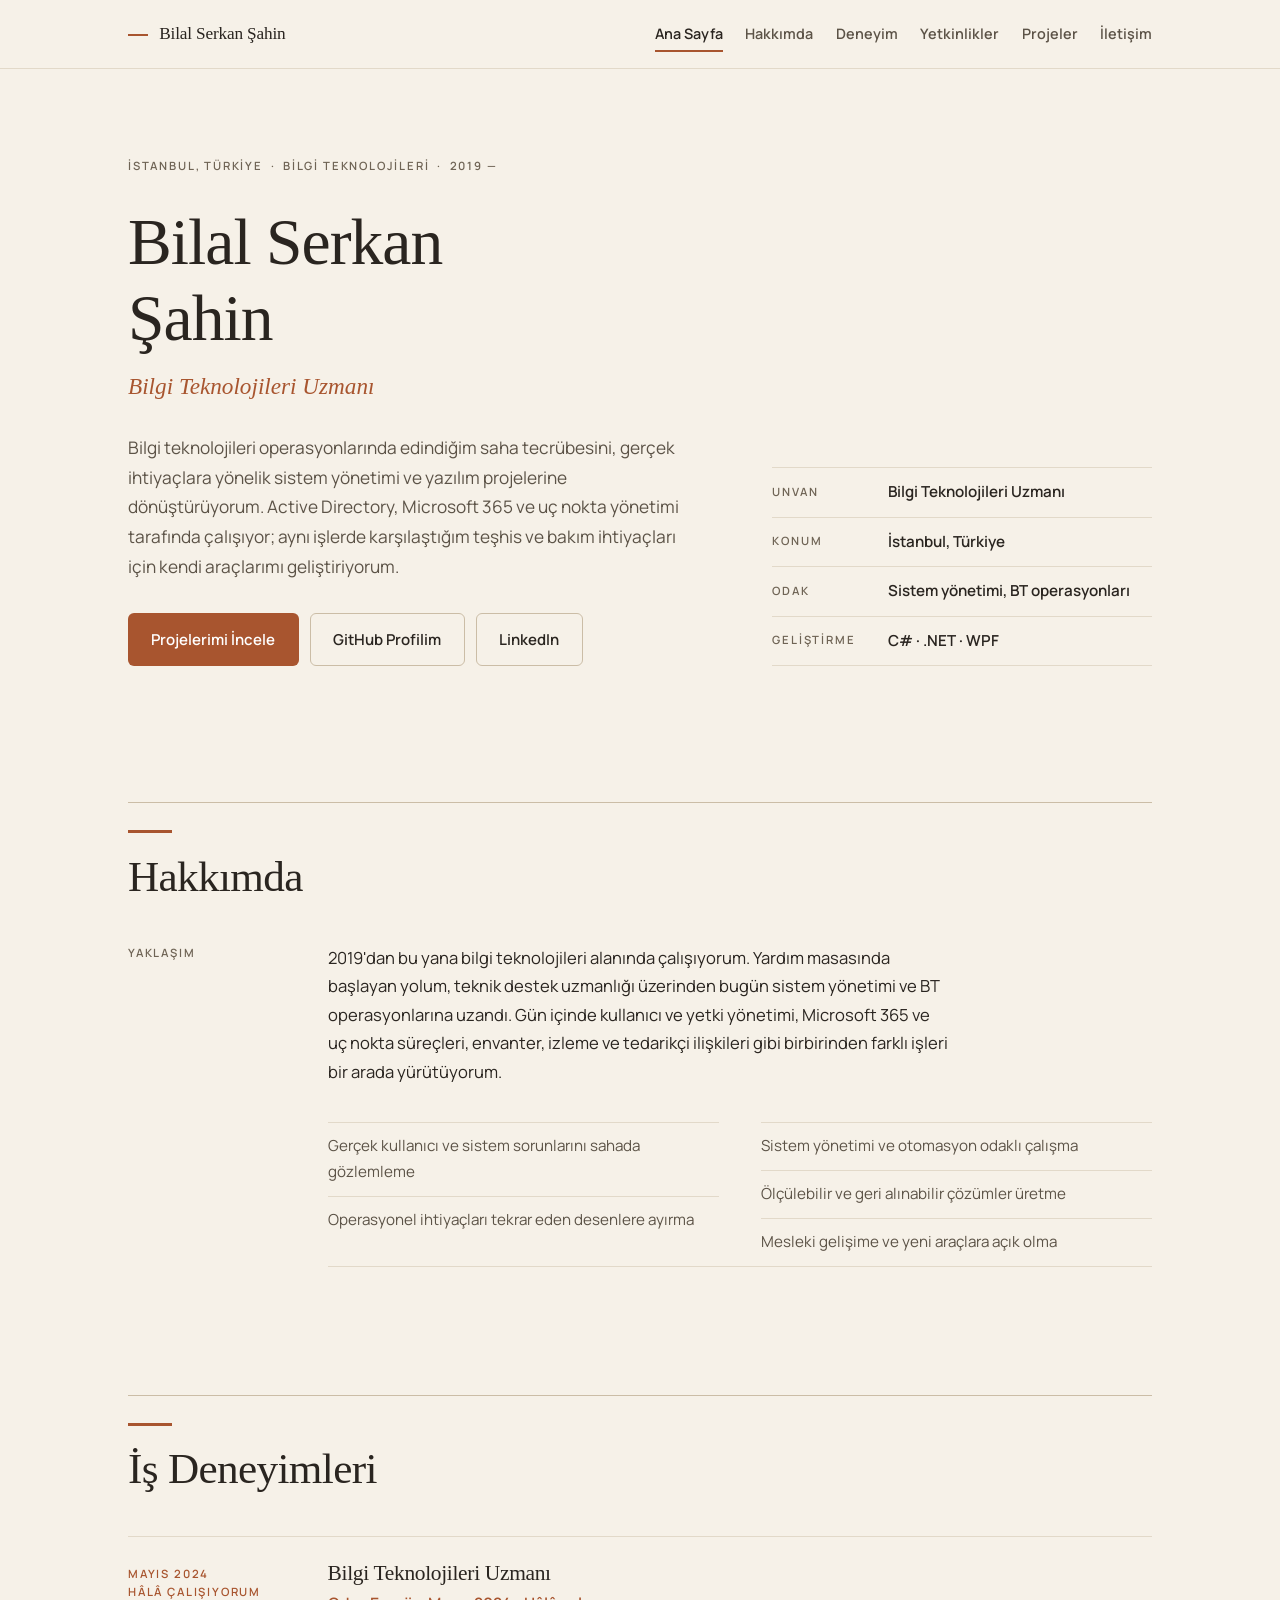
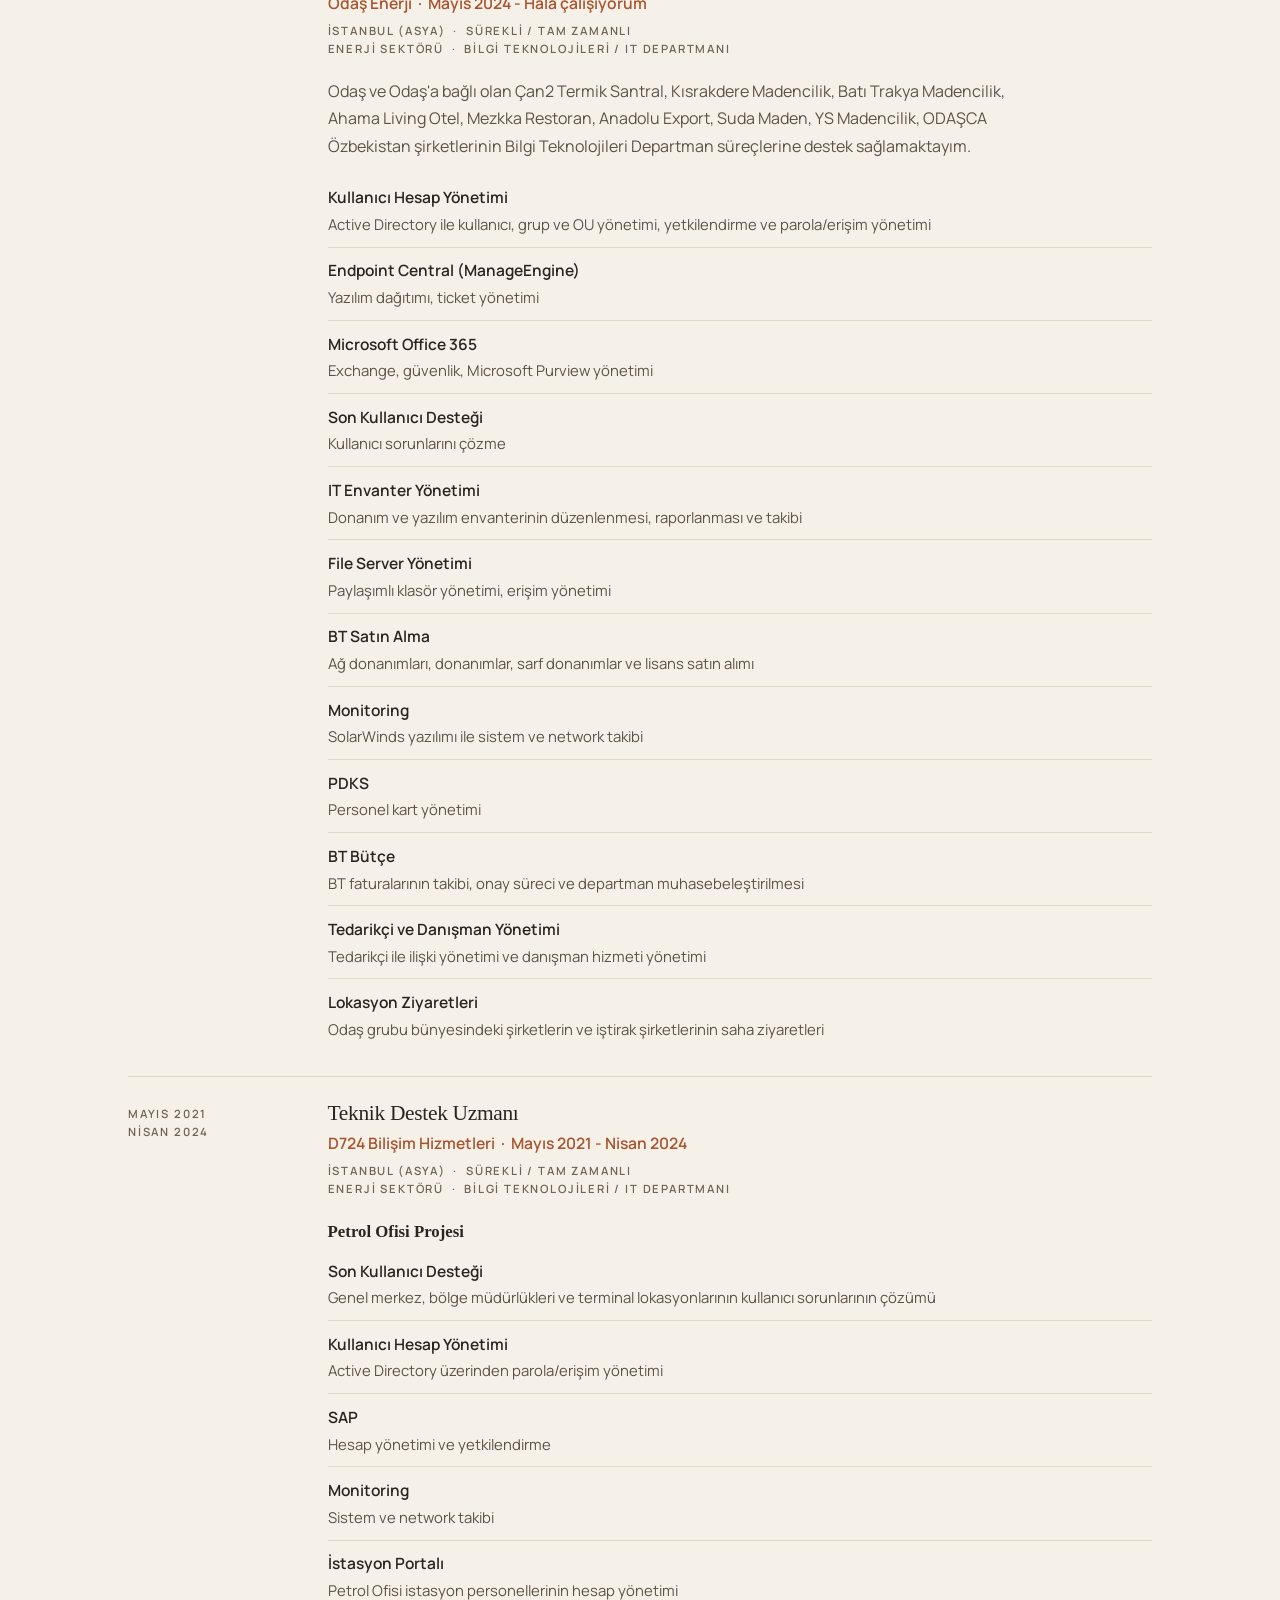
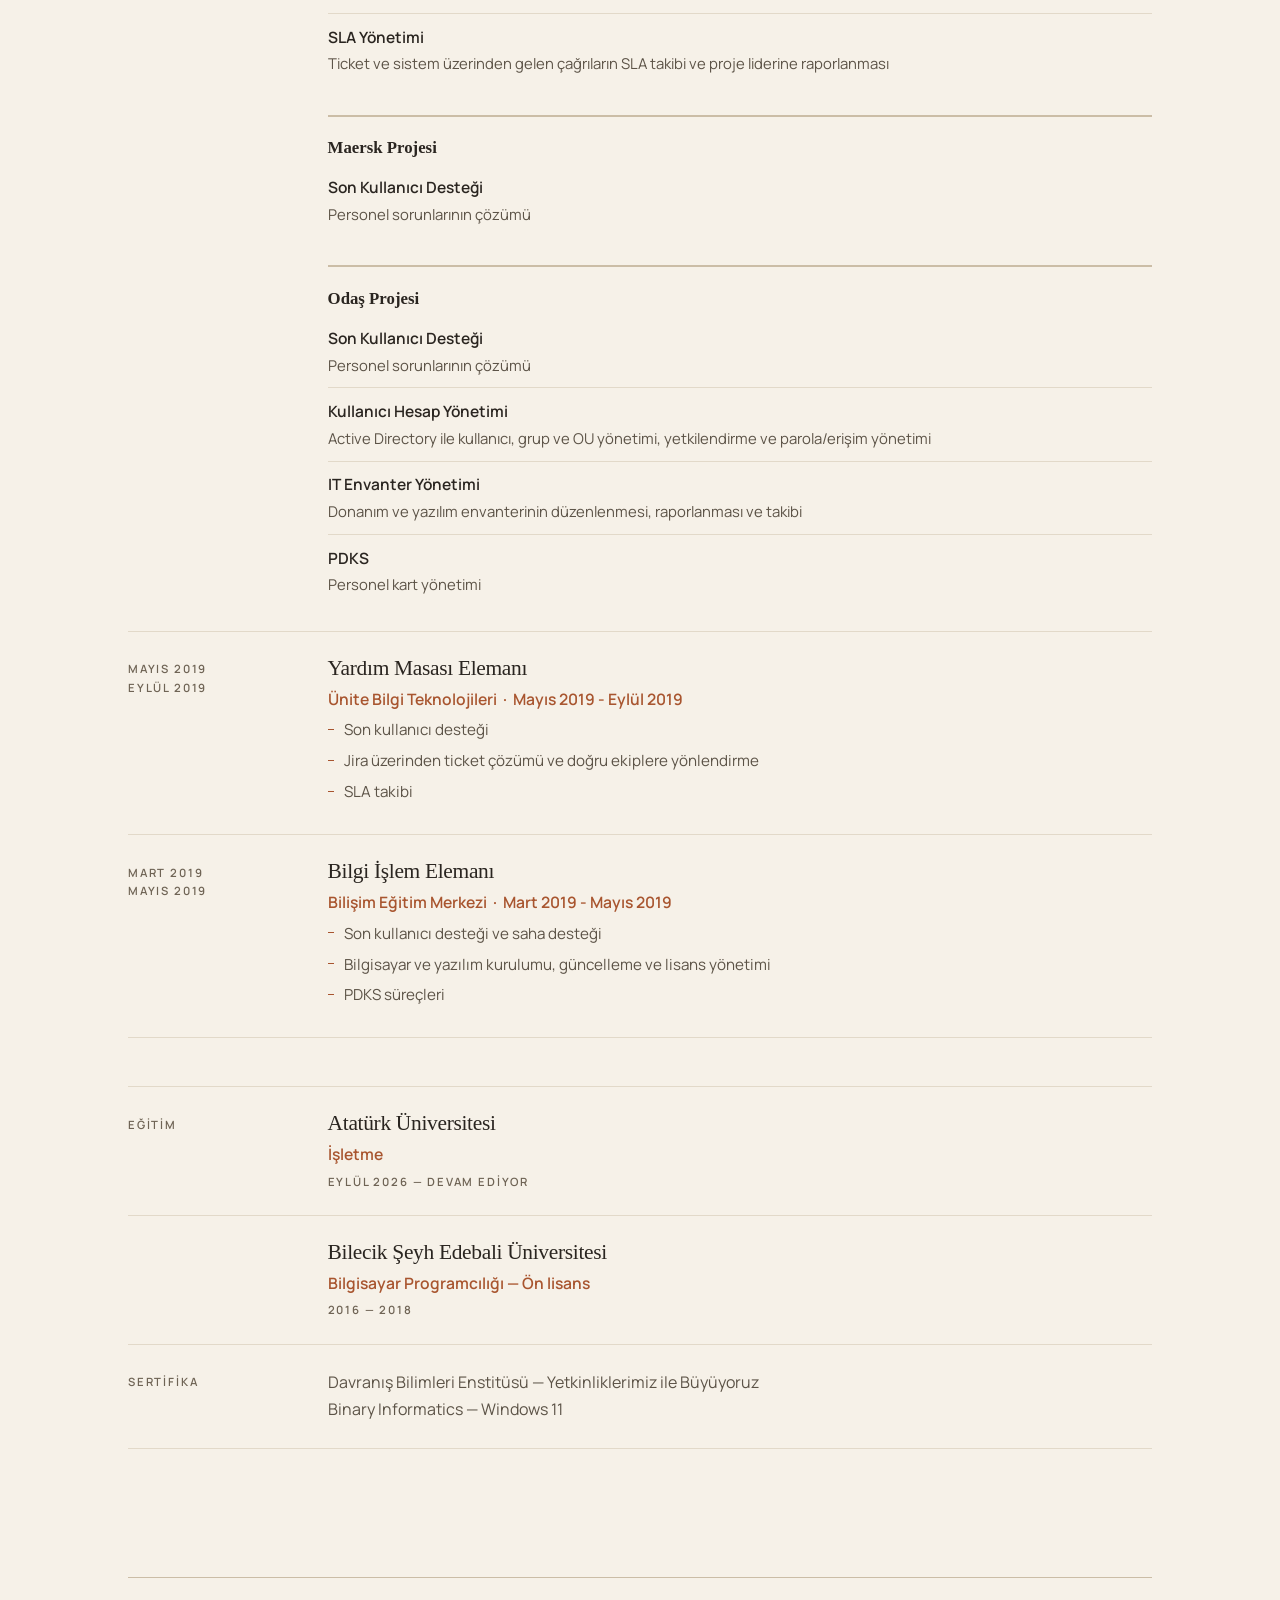
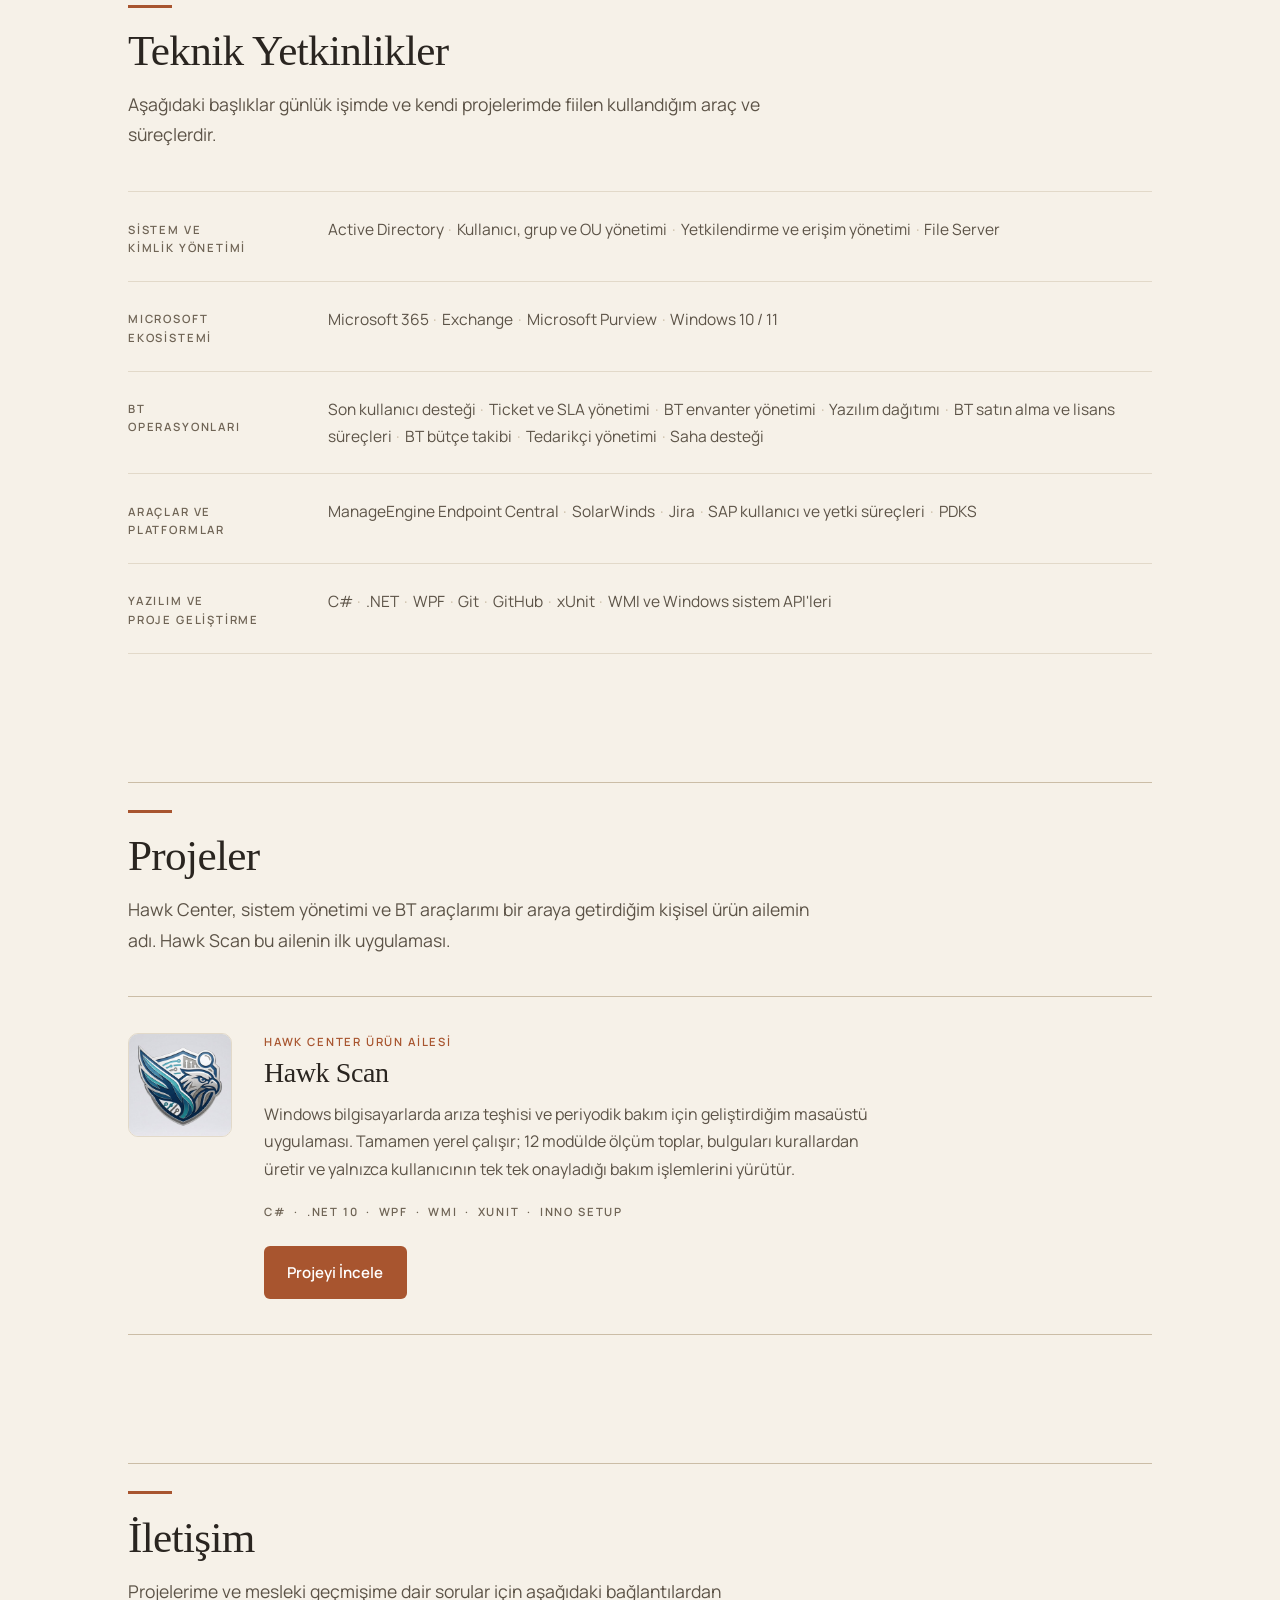
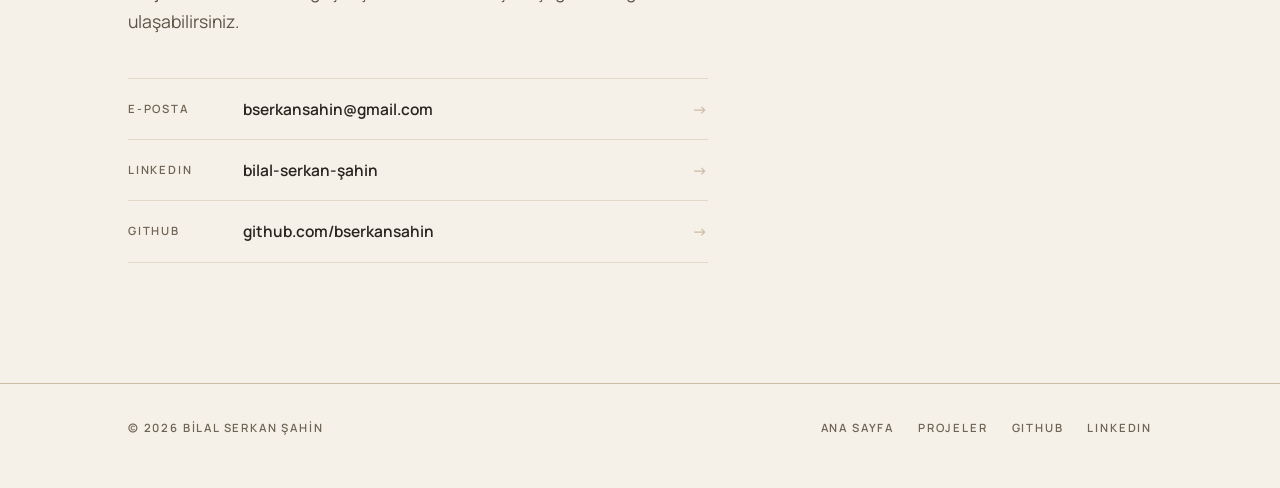
==== index.html @ 638720d2 "İlk portföy sitesi sürümü Co-Authored-By: Claude Opus 5 <noreply@anthropic.com>" ====
<!DOCTYPE html>
<html lang="tr">
<head>
<meta charset="utf-8">
<meta name="viewport" content="width=device-width, initial-scale=1">

<title>Bilal Serkan Şahin | Bilgi Teknolojileri Uzmanı</title>
<meta name="description" content="Bilgi teknolojileri operasyonları, sistem yönetimi ve gerçek ihtiyaçlara yönelik geliştirdiğim yazılım projeleri.">
<link rel="canonical" href="https://bserkansahin.github.io/">

<meta property="og:type" content="website">
<meta property="og:locale" content="tr_TR">
<meta property="og:site_name" content="Bilal Serkan Şahin">
<meta property="og:url" content="https://bserkansahin.github.io/">
<meta property="og:title" content="Bilal Serkan Şahin | Bilgi Teknolojileri Uzmanı">
<meta property="og:description" content="Bilgi teknolojileri operasyonları, sistem yönetimi ve gerçek ihtiyaçlara yönelik geliştirdiğim yazılım projeleri.">
<meta property="og:image" content="https://bserkansahin.github.io/assets/images/og-portfoy.png">
<meta property="og:image:width" content="1200">
<meta property="og:image:height" content="630">
<meta property="og:image:alt" content="Bilal Serkan Şahin — Bilgi Teknolojileri Uzmanı">

<meta name="twitter:card" content="summary_large_image">
<meta name="twitter:title" content="Bilal Serkan Şahin | Bilgi Teknolojileri Uzmanı">
<meta name="twitter:description" content="Bilgi teknolojileri operasyonları, sistem yönetimi ve gerçek ihtiyaçlara yönelik geliştirdiğim yazılım projeleri.">
<meta name="twitter:image" content="https://bserkansahin.github.io/assets/images/og-portfoy.png">

<meta name="robots" content="index, follow">
<meta name="theme-color" content="#F6F1E8">

<link rel="icon" href="/assets/icons/favicon.svg" type="image/svg+xml">
<link rel="icon" href="/assets/icons/favicon-32.png" sizes="32x32" type="image/png">
<link rel="apple-touch-icon" href="/assets/icons/apple-touch-icon.png">

<link rel="preload" href="/assets/fonts/Manrope-Regular.ttf" as="font" type="font/ttf" crossorigin>
<link rel="stylesheet" href="/assets/css/main.css">
</head>

<body>
<a class="skip-link" href="#icerik">İçeriğe geç</a>

<!-- =====================================================================
     ÜST ŞERİT
     Bu blok index.html, projects/index.html, projects/hawk-scan/index.html
     ve 404.html içinde birebir aynıdır. Menüye madde eklenirken dördü de
     güncellenir (bkz. README.md).
     ===================================================================== -->
<header class="site-header">
  <div class="wrap site-header__inner">
    <!-- İsim kısaltılacaksa ("Serkan Şahin") burası ve title etiketleri değişir. -->
    <a class="brand" href="/"><span class="brand__rule" aria-hidden="true"></span>Bilal Serkan Şahin</a>

    <button class="nav-toggle" type="button" aria-expanded="false" aria-controls="ana-gezinme">
      <span class="nav-toggle__bars" aria-hidden="true"><span></span><span></span><span></span></span>
      MENÜ
    </button>

    <nav class="nav" id="ana-gezinme" aria-label="Ana gezinme">
      <a href="/" aria-current="page">Ana Sayfa</a>
      <a href="#hakkimda">Hakkımda</a>
      <a href="#deneyim">Deneyim</a>
      <a href="#yetkinlikler">Yetkinlikler</a>
      <a href="#projeler">Projeler</a>
      <a href="#iletisim">İletişim</a>
    </nav>
  </div>
</header>

<main id="icerik">

  <!-- =================================================================
       HERO
       ================================================================= -->
  <section class="hero">
    <div class="wrap">
      <div class="hero__layout">
        <div>
          <p class="label hero__meta">İSTANBUL, TÜRKİYE &nbsp;·&nbsp; BİLGİ TEKNOLOJİLERİ &nbsp;·&nbsp; 2019 —</p>
          <h1>Bilal Serkan Şahin</h1>
          <p class="hero__role">Bilgi Teknolojileri Uzmanı</p>
          <p class="hero__text">
            Bilgi teknolojileri operasyonlarında edindiğim saha tecrübesini,
            gerçek ihtiyaçlara yönelik sistem yönetimi ve yazılım projelerine
            dönüştürüyorum. Active Directory, Microsoft 365 ve uç nokta yönetimi
            tarafında çalışıyor; aynı işlerde karşılaştığım teşhis ve bakım
            ihtiyaçları için kendi araçlarımı geliştiriyorum.
          </p>

          <div class="btn-row">
            <a class="btn btn--primary" href="#projeler">Projelerimi İncele</a>
            <a class="btn btn--ghost" href="https://github.com/bserkansahin" rel="noopener me" target="_blank">GitHub Profilim</a>
            <a class="btn btn--ghost" href="https://www.linkedin.com/in/bilal-serkan-%C5%9Fahin-7395b4167/" rel="noopener me" target="_blank">LinkedIn</a>
          </div>
        </div>

        <!-- Fotoğraf kullanılmayacağına karar verildi; yerine künye tablosu. -->
        <dl class="facts">
          <div>
            <dt class="label">UNVAN</dt>
            <dd>Bilgi Teknolojileri Uzmanı</dd>
          </div>
          <div>
            <dt class="label">KONUM</dt>
            <dd>İstanbul, Türkiye</dd>
          </div>
          <div>
            <dt class="label">ODAK</dt>
            <dd>Sistem yönetimi, BT operasyonları</dd>
          </div>
          <div>
            <dt class="label">GELİŞTİRME</dt>
            <dd>C# · .NET · WPF</dd>
          </div>
        </dl>
      </div>
    </div>
  </section>

  <!-- =================================================================
       HAKKIMDA
       ================================================================= -->
  <section class="section" id="hakkimda">
    <div class="wrap">
      <header class="section__head">
        <span class="section__mark" aria-hidden="true"></span>
        <h2>Hakkımda</h2>
      </header>

      <div class="grid2">
        <p class="label">YAKLAŞIM</p>
        <div>
          <div class="about__text">
            <p>
              2019'dan bu yana bilgi teknolojileri alanında çalışıyorum. Yardım
              masasında başlayan yolum, teknik destek uzmanlığı üzerinden bugün
              sistem yönetimi ve BT operasyonlarına uzandı. Gün içinde kullanıcı
              ve yetki yönetimi, Microsoft 365 ve uç nokta süreçleri, envanter,
              izleme ve tedarikçi ilişkileri gibi birbirinden farklı işleri bir
              arada yürütüyorum.
            </p>
          </div>

          <ul class="about__list">
            <li>Gerçek kullanıcı ve sistem sorunlarını sahada gözlemleme</li>
            <li>Operasyonel ihtiyaçları tekrar eden desenlere ayırma</li>
            <li>Sistem yönetimi ve otomasyon odaklı çalışma</li>
            <li>Ölçülebilir ve geri alınabilir çözümler üretme</li>
            <li>Mesleki gelişime ve yeni araçlara açık olma</li>
          </ul>
        </div>
      </div>
    </div>
  </section>

  <!-- =================================================================
       DENEYİM
       İçerik özgeçmişteki iş deneyimi bölümünden birebir alınmıştır.
       ================================================================= -->
  <section class="section" id="deneyim">
    <div class="wrap">
      <header class="section__head">
        <span class="section__mark" aria-hidden="true"></span>
        <h2>İş Deneyimleri</h2>
      </header>

      <div class="rows">

        <!-- ODAŞ ENERJİ -->
        <article class="row row--current grid2">
          <p class="label row__label">MAYIS 2024<br>HÂLÂ ÇALIŞIYORUM</p>
          <div class="row__body">
            <h3 class="job__title">Bilgi Teknolojileri Uzmanı</h3>
            <p class="job__org">Odaş Enerji &nbsp;·&nbsp; Mayıs 2024 - Hâlâ çalışıyorum</p>
            <p class="label job__meta">
              İSTANBUL (ASYA) &nbsp;·&nbsp; SÜREKLİ / TAM ZAMANLI<br>
              ENERJİ SEKTÖRÜ &nbsp;·&nbsp; BİLGİ TEKNOLOJİLERİ / IT DEPARTMANI
            </p>

            <p class="job__intro">
              Odaş ve Odaş'a bağlı olan Çan2 Termik Santral, Kısrakdere
              Madencilik, Batı Trakya Madencilik, Ahama Living Otel, Mezkka
              Restoran, Anadolu Export, Suda Maden, YS Madencilik, ODAŞCA
              Özbekistan şirketlerinin Bilgi Teknolojileri Departman süreçlerine
              destek sağlamaktayım.
            </p>

            <dl class="tasks">
              <div>
                <dt>Kullanıcı Hesap Yönetimi</dt>
                <dd>Active Directory ile kullanıcı, grup ve OU yönetimi, yetkilendirme ve parola/erişim yönetimi</dd>
              </div>
              <div>
                <dt>Endpoint Central (ManageEngine)</dt>
                <dd>Yazılım dağıtımı, ticket yönetimi</dd>
              </div>
              <div>
                <dt>Microsoft Office 365</dt>
                <dd>Exchange, güvenlik, Microsoft Purview yönetimi</dd>
              </div>
              <div>
                <dt>Son Kullanıcı Desteği</dt>
                <dd>Kullanıcı sorunlarını çözme</dd>
              </div>
              <div>
                <dt>IT Envanter Yönetimi</dt>
                <dd>Donanım ve yazılım envanterinin düzenlenmesi, raporlanması ve takibi</dd>
              </div>
              <div>
                <dt>File Server Yönetimi</dt>
                <dd>Paylaşımlı klasör yönetimi, erişim yönetimi</dd>
              </div>
              <div>
                <dt>BT Satın Alma</dt>
                <dd>Ağ donanımları, donanımlar, sarf donanımlar ve lisans satın alımı</dd>
              </div>
              <div>
                <dt>Monitoring</dt>
                <dd>SolarWinds yazılımı ile sistem ve network takibi</dd>
              </div>
              <div>
                <dt>PDKS</dt>
                <dd>Personel kart yönetimi</dd>
              </div>
              <div>
                <dt>BT Bütçe</dt>
                <dd>BT faturalarının takibi, onay süreci ve departman muhasebeleştirilmesi</dd>
              </div>
              <div>
                <dt>Tedarikçi ve Danışman Yönetimi</dt>
                <dd>Tedarikçi ile ilişki yönetimi ve danışman hizmeti yönetimi</dd>
              </div>
              <div>
                <dt>Lokasyon Ziyaretleri</dt>
                <dd>Odaş grubu bünyesindeki şirketlerin ve iştirak şirketlerinin saha ziyaretleri</dd>
              </div>
            </dl>
          </div>
        </article>

        <!-- D724 BİLİŞİM HİZMETLERİ -->
        <article class="row grid2">
          <p class="label row__label">MAYIS 2021<br>NİSAN 2024</p>
          <div class="row__body">
            <h3 class="job__title">Teknik Destek Uzmanı</h3>
            <p class="job__org">D724 Bilişim Hizmetleri &nbsp;·&nbsp; Mayıs 2021 - Nisan 2024</p>
            <p class="label job__meta">
              İSTANBUL (ASYA) &nbsp;·&nbsp; SÜREKLİ / TAM ZAMANLI<br>
              ENERJİ SEKTÖRÜ &nbsp;·&nbsp; BİLGİ TEKNOLOJİLERİ / IT DEPARTMANI
            </p>

            <h4 class="subproject">Petrol Ofisi Projesi</h4>
            <dl class="tasks">
              <div>
                <dt>Son Kullanıcı Desteği</dt>
                <dd>Genel merkez, bölge müdürlükleri ve terminal lokasyonlarının kullanıcı sorunlarının çözümü</dd>
              </div>
              <div>
                <dt>Kullanıcı Hesap Yönetimi</dt>
                <dd>Active Directory üzerinden parola/erişim yönetimi</dd>
              </div>
              <div>
                <dt>SAP</dt>
                <dd>Hesap yönetimi ve yetkilendirme</dd>
              </div>
              <div>
                <dt>Monitoring</dt>
                <dd>Sistem ve network takibi</dd>
              </div>
              <div>
                <dt>İstasyon Portalı</dt>
                <dd>Petrol Ofisi istasyon personellerinin hesap yönetimi</dd>
              </div>
              <div>
                <dt>SLA Yönetimi</dt>
                <dd>Ticket ve sistem üzerinden gelen çağrıların SLA takibi ve proje liderine raporlanması</dd>
              </div>
            </dl>

            <h4 class="subproject">Maersk Projesi</h4>
            <dl class="tasks">
              <div>
                <dt>Son Kullanıcı Desteği</dt>
                <dd>Personel sorunlarının çözümü</dd>
              </div>
            </dl>

            <h4 class="subproject">Odaş Projesi</h4>
            <dl class="tasks">
              <div>
                <dt>Son Kullanıcı Desteği</dt>
                <dd>Personel sorunlarının çözümü</dd>
              </div>
              <div>
                <dt>Kullanıcı Hesap Yönetimi</dt>
                <dd>Active Directory ile kullanıcı, grup ve OU yönetimi, yetkilendirme ve parola/erişim yönetimi</dd>
              </div>
              <div>
                <dt>IT Envanter Yönetimi</dt>
                <dd>Donanım ve yazılım envanterinin düzenlenmesi, raporlanması ve takibi</dd>
              </div>
              <div>
                <dt>PDKS</dt>
                <dd>Personel kart yönetimi</dd>
              </div>
            </dl>
          </div>
        </article>

        <!--
          Aşağıdaki iki görev, paylaşılan özgeçmiş ekran görüntüsünde yer
          almıyordu; ilk brief'teki kısa biçimleriyle bırakıldı. Özgeçmişteki
          ayrıntılı hâlleri gelirse yukarıdaki tasks yapısıyla değiştirilir.
        -->
        <article class="row grid2">
          <p class="label row__label">MAYIS 2019<br>EYLÜL 2019</p>
          <div class="row__body">
            <h3 class="job__title">Yardım Masası Elemanı</h3>
            <p class="job__org">Ünite Bilgi Teknolojileri &nbsp;·&nbsp; Mayıs 2019 - Eylül 2019</p>
            <ul class="job__list">
              <li>Son kullanıcı desteği</li>
              <li>Jira üzerinden ticket çözümü ve doğru ekiplere yönlendirme</li>
              <li>SLA takibi</li>
            </ul>
          </div>
        </article>

        <article class="row grid2">
          <p class="label row__label">MART 2019<br>MAYIS 2019</p>
          <div class="row__body">
            <h3 class="job__title">Bilgi İşlem Elemanı</h3>
            <p class="job__org">Bilişim Eğitim Merkezi &nbsp;·&nbsp; Mart 2019 - Mayıs 2019</p>
            <ul class="job__list">
              <li>Son kullanıcı desteği ve saha desteği</li>
              <li>Bilgisayar ve yazılım kurulumu, güncelleme ve lisans yönetimi</li>
              <li>PDKS süreçleri</li>
            </ul>
          </div>
        </article>
      </div>

      <!-- EĞİTİM VE SERTİFİKA -->
      <div class="rows" style="margin-top:3rem">
        <div class="row grid2">
          <p class="label row__label">EĞİTİM</p>
          <div class="row__body">
            <h3 class="job__title">Atatürk Üniversitesi</h3>
            <p class="job__org">İşletme</p>
            <p class="label">EYLÜL 2026 — DEVAM EDİYOR</p>
          </div>
        </div>

        <div class="row grid2">
          <p class="label row__label" aria-hidden="true"></p>
          <div class="row__body">
            <h3 class="job__title">Bilecik Şeyh Edebali Üniversitesi</h3>
            <p class="job__org">Bilgisayar Programcılığı — Ön lisans</p>
            <p class="label">2016 — 2018</p>
          </div>
        </div>

        <div class="row grid2">
          <p class="label row__label">SERTİFİKA</p>
          <div class="row__body">
            <p class="muted" style="margin:0">
              Davranış Bilimleri Enstitüsü — Yetkinliklerimiz ile Büyüyoruz<br>
              Binary Informatics — Windows 11
            </p>
          </div>
        </div>
      </div>
    </div>
  </section>

  <!-- =================================================================
       YETKİNLİKLER
       Liste öğeleri aynı renk ve aynı ağırlıktadır; bazılarını
       kalınlaştırmayın.
       ================================================================= -->
  <section class="section" id="yetkinlikler">
    <div class="wrap">
      <header class="section__head">
        <span class="section__mark" aria-hidden="true"></span>
        <h2>Teknik Yetkinlikler</h2>
        <p class="lead">
          Aşağıdaki başlıklar günlük işimde ve kendi projelerimde fiilen
          kullandığım araç ve süreçlerdir.
        </p>
      </header>

      <div class="rows">
        <div class="row grid2">
          <p class="label row__label">SİSTEM VE<br>KİMLİK YÖNETİMİ</p>
          <p class="row__body items">
            Active Directory<span class="sep">·</span>Kullanıcı, grup ve OU yönetimi<span class="sep">·</span>Yetkilendirme ve erişim yönetimi<span class="sep">·</span>File Server
          </p>
        </div>

        <div class="row grid2">
          <p class="label row__label">MICROSOFT<br>EKOSİSTEMİ</p>
          <p class="row__body items">
            Microsoft 365<span class="sep">·</span>Exchange<span class="sep">·</span>Microsoft Purview<span class="sep">·</span>Windows 10 / 11
          </p>
        </div>

        <div class="row grid2">
          <p class="label row__label">BT<br>OPERASYONLARI</p>
          <p class="row__body items">
            Son kullanıcı desteği<span class="sep">·</span>Ticket ve SLA yönetimi<span class="sep">·</span>BT envanter yönetimi<span class="sep">·</span>Yazılım dağıtımı<span class="sep">·</span>BT satın alma ve lisans süreçleri<span class="sep">·</span>BT bütçe takibi<span class="sep">·</span>Tedarikçi yönetimi<span class="sep">·</span>Saha desteği
          </p>
        </div>

        <div class="row grid2">
          <p class="label row__label">ARAÇLAR VE<br>PLATFORMLAR</p>
          <p class="row__body items">
            ManageEngine Endpoint Central<span class="sep">·</span>SolarWinds<span class="sep">·</span>Jira<span class="sep">·</span>SAP kullanıcı ve yetki süreçleri<span class="sep">·</span>PDKS
          </p>
        </div>

        <div class="row grid2">
          <p class="label row__label">YAZILIM VE<br>PROJE GELİŞTİRME</p>
          <p class="row__body items">
            C#<span class="sep">·</span>.NET<span class="sep">·</span>WPF<span class="sep">·</span>Git<span class="sep">·</span>GitHub<span class="sep">·</span>xUnit<span class="sep">·</span>WMI ve Windows sistem API'leri
          </p>
        </div>
      </div>
    </div>
  </section>

  <!-- =================================================================
       PROJELER
       ================================================================= -->
  <section class="section" id="projeler">
    <div class="wrap">
      <header class="section__head">
        <span class="section__mark" aria-hidden="true"></span>
        <h2>Projeler</h2>
        <p class="lead">
          Hawk Center, sistem yönetimi ve BT araçlarımı bir araya getirdiğim
          kişisel ürün ailemin adı. Hawk Scan bu ailenin ilk uygulaması.
        </p>
      </header>

      <article class="project">
        <div class="project__logo">
          <img src="/assets/images/hawk-scan-logo.jpg" width="104" height="104"
               alt="Hawk Scan logosu: kalkan biçimli, şahin başı ve devre hatları taşıyan amblem"
               loading="lazy" decoding="async">
        </div>
        <div>
          <p class="label label--accent">HAWK CENTER ÜRÜN AİLESİ</p>
          <h3>Hawk Scan</h3>
          <p class="project__desc">
            Windows bilgisayarlarda arıza teşhisi ve periyodik bakım için
            geliştirdiğim masaüstü uygulaması. Tamamen yerel çalışır; 12 modülde
            ölçüm toplar, bulguları kurallardan üretir ve yalnızca kullanıcının
            tek tek onayladığı bakım işlemlerini yürütür.
          </p>
          <p class="label project__stack">
            C# &nbsp;·&nbsp; .NET 10 &nbsp;·&nbsp; WPF &nbsp;·&nbsp; WMI &nbsp;·&nbsp; XUNIT &nbsp;·&nbsp; INNO SETUP
          </p>
          <a class="btn btn--primary" href="/projects/hawk-scan/">Projeyi İncele</a>
        </div>
      </article>
    </div>
  </section>

  <!-- =================================================================
       İLETİŞİM
       ================================================================= -->
  <section class="section" id="iletisim">
    <div class="wrap">
      <header class="section__head">
        <span class="section__mark" aria-hidden="true"></span>
        <h2>İletişim</h2>
        <p class="lead">
          Projelerime ve mesleki geçmişime dair sorular için aşağıdaki
          bağlantılardan ulaşabilirsiniz.
        </p>
      </header>

      <ul class="contact">
        <li>
          <a href="mailto:bserkansahin@gmail.com">
            <span class="label">E-POSTA</span>
            <span class="contact__value">bserkansahin@gmail.com</span>
            <span class="contact__arrow" aria-hidden="true">&#8594;</span>
          </a>
        </li>
        <li>
          <a href="https://www.linkedin.com/in/bilal-serkan-%C5%9Fahin-7395b4167/" rel="noopener me" target="_blank">
            <span class="label">LINKEDIN</span>
            <span class="contact__value">bilal-serkan-şahin</span>
            <span class="contact__arrow" aria-hidden="true">&#8594;</span>
          </a>
        </li>
        <li>
          <a href="https://github.com/bserkansahin" rel="noopener me" target="_blank">
            <span class="label">GITHUB</span>
            <span class="contact__value">github.com/bserkansahin</span>
            <span class="contact__arrow" aria-hidden="true">&#8594;</span>
          </a>
        </li>
      </ul>
    </div>
  </section>

</main>

<!-- =====================================================================
     ALT BİLGİ — dört sayfada birebir aynıdır.
     ===================================================================== -->
<footer class="site-footer">
  <div class="wrap site-footer__inner">
    <p class="label" style="margin:0">&copy; <span data-yil>2026</span> BİLAL SERKAN ŞAHİN</p>
    <nav aria-label="Alt bilgi gezinmesi" class="label">
      <a href="/">ANA SAYFA</a>
      <a href="/projects/">PROJELER</a>
      <a href="https://github.com/bserkansahin" rel="noopener me" target="_blank">GITHUB</a>
      <a href="https://www.linkedin.com/in/bilal-serkan-%C5%9Fahin-7395b4167/" rel="noopener me" target="_blank">LINKEDIN</a>
    </nav>
  </div>
</footer>

<script src="/assets/js/main.js" defer></script>
</body>
</html>
---- assets/css/main.css ----
/* ==========================================================================
   Bilal Serkan Şahin — Kişisel Portföy
   Tek stil dosyası. Derleme adımı yoktur; dosya doğrudan yayımlanır.

   ---------------------------------------------------------------------------
   TASARIM YÖNÜ: bohem / kağıt
   ---------------------------------------------------------------------------
   Sayfa sıcak kağıt zeminli, serif başlıklı ve ferah bir belge gibi kurulur.
   Somut kuralları:

   1. Zemin siyah değil, sıcak krem. Metin kahverengiye çalan koyu bir ton.
      Neon/teal vurgu ve tek aralıklı "terminal" etiketleri kaldırıldı.
   2. Başlıklar serif ve büyük. Her bölümün üstünde kısa, kalın bir kiremit
      rengi çizgi bulunur; başlık kendini belli eder.
   3. Tek vurgu rengi: kiremit (terracotta). Zeytin yeşili yalnızca çok küçük
      ikincil işaretlerde.
   4. Liste öğeleri AYNI ağırlık ve AYNI renktedir. Bazı teknoloji adlarının
      koyu, bazılarının soluk görünmesi kasıtlı değil, hataydı; tekrar
      eklemeyin.
   5. Kutu değil çizgi. Çerçeveli kutu yalnızca indirme bloğu ve uyarı notu
      için kullanılır.
   6. Etiket yazıları HTML'de DOĞRUDAN büyük harfle yazılır; CSS'te
      text-transform: uppercase KULLANILMAZ. Gerekçe Hawk Scan'in kendi
      kuralıyla aynı: Türkçe'de "i" harfinin büyüğü "İ"dir ve kültüre bağlı
      dönüşüm tarayıcıdan tarayıcıya güvenilmez.
   ========================================================================== */

/* --------------------------------------------------------------------------
   1. Yazı tipleri

   Gövde: Manrope (yerel, SIL Open Font License — lisans metinleri
   assets/fonts/OFL-*.txt içinde birlikte dağıtılır).

   Başlık: işletim sisteminin kendi serif yazı tipi. Bohem yön serif ister;
   elde lisanslı bir serif dosyası olmadığı için sistem yığını kullanılıyor.
   Bu aynı zamanda indirilecek yazı tipi sayısını azaltıyor.
   -------------------------------------------------------------------------- */

@font-face {
  font-family: "Manrope";
  src: url("../fonts/Manrope-Regular.ttf") format("truetype");
  font-weight: 400;
  font-style: normal;
  font-display: swap;
}

@font-face {
  font-family: "Manrope";
  src: url("../fonts/Manrope-SemiBold.ttf") format("truetype");
  font-weight: 600;
  font-style: normal;
  font-display: swap;
}

/* --------------------------------------------------------------------------
   2. Tasarım belirteçleri
   -------------------------------------------------------------------------- */

:root {
  /* Kağıt ve yüzeyler */
  --bg: #f6f1e8;
  --bg-2: #efe7d9;
  --surface: #fffcf6;
  --line: #e2d9c9;
  --line-2: #cbbda6;

  /* Metin — nötr gri değil, kahverengiye çalan */
  --text: #2a2520;
  --text-2: #5c5347;
  --text-3: #6f6455;

  /* Vurgu: kiremit */
  --accent: #a8552f;
  --accent-deep: #8a4224;
  --accent-soft: #f1e2d6;

  /* İkincil: zeytin — yalnızca küçük işaretlerde */
  --olive: #5f6a49;

  /* Ölçü */
  --gutter: 18px;
  --max: 1060px;
  --label-col: 158px;

  --font-body: "Manrope", "Segoe UI", system-ui, -apple-system, sans-serif;
  --font-display: Georgia, "Iowan Old Style", "Palatino Linotype", "Book Antiqua",
    "Noto Serif", "Liberation Serif", serif;
  --font-mono: ui-monospace, "Cascadia Mono", "Consolas", "SFMono-Regular", monospace;
}

/* --------------------------------------------------------------------------
   3. Temel
   -------------------------------------------------------------------------- */

*,
*::before,
*::after {
  box-sizing: border-box;
}

html {
  scroll-behavior: smooth;
  scroll-padding-top: 88px;
  -webkit-text-size-adjust: 100%;
}

body {
  margin: 0;
  background: var(--bg);
  color: var(--text);
  font-family: var(--font-body);
  font-size: 1rem;
  line-height: 1.72;
  -webkit-font-smoothing: antialiased;
  overflow-x: hidden;
}

::selection {
  background: var(--accent-soft);
  color: var(--text);
}

img {
  max-width: 100%;
  height: auto;
  display: block;
}

a {
  color: var(--accent);
  text-decoration-thickness: 1px;
  text-underline-offset: 3px;
}

a:hover {
  color: var(--accent-deep);
}

h1,
h2,
h3 {
  font-family: var(--font-display);
  font-weight: 400;
  line-height: 1.16;
  margin: 0 0 0.5em;
  letter-spacing: -0.015em;
  color: var(--text);
}

h1 {
  font-size: clamp(2.5rem, 7vw, 4.1rem);
}

h2 {
  font-size: clamp(1.95rem, 4.6vw, 2.7rem);
}

h3 {
  font-size: 1.22rem;
}

p {
  margin: 0 0 1em;
}

p:last-child {
  margin-bottom: 0;
}

ul,
ol {
  margin: 0 0 1em;
  padding-left: 1.15em;
}

li {
  margin-bottom: 0.35em;
}

code {
  font-family: var(--font-mono);
  font-size: 0.85em;
  color: var(--accent-deep);
  background: var(--accent-soft);
  padding: 0.1em 0.38em;
  border-radius: 3px;
}

:focus-visible {
  outline: 2px solid var(--accent);
  outline-offset: 3px;
  border-radius: 3px;
}

/* --------------------------------------------------------------------------
   4. Yardımcılar
   -------------------------------------------------------------------------- */

.wrap {
  width: 100%;
  max-width: var(--max);
  margin: 0 auto;
  padding: 0 var(--gutter);
}

.visually-hidden {
  position: absolute;
  width: 1px;
  height: 1px;
  margin: -1px;
  padding: 0;
  overflow: hidden;
  clip-path: inset(50%);
  white-space: nowrap;
  border: 0;
}

.skip-link {
  position: absolute;
  top: -100px;
  left: var(--gutter);
  z-index: 100;
  background: var(--accent);
  color: #fff;
  padding: 0.65rem 1.1rem;
  font-weight: 600;
  text-decoration: none;
  border-radius: 0 0 6px 6px;
}

.skip-link:focus {
  top: 0;
  color: #fff;
}

/* Küçük künye etiketi. Tek aralıklı yazı tipi KULLANILMAZ; harf aralığı
   açılmış gövde yazısıdır. */
.label {
  font-family: var(--font-body);
  font-size: 0.71rem;
  font-weight: 600;
  letter-spacing: 0.16em;
  line-height: 1.6;
  color: var(--text-3);
  margin: 0;
}

.label--accent {
  color: var(--accent);
}

.lead {
  font-size: 1.1rem;
  color: var(--text-2);
  max-width: 62ch;
}

.muted {
  color: var(--text-2);
}

/* --------------------------------------------------------------------------
   5. Üst şerit
   -------------------------------------------------------------------------- */

.site-header {
  position: sticky;
  top: 0;
  z-index: 50;
  background: rgba(246, 241, 232, 0.94);
  backdrop-filter: blur(8px);
  border-bottom: 1px solid var(--line);
}

.site-header__inner {
  display: flex;
  align-items: center;
  justify-content: space-between;
  gap: 1rem;
  min-height: 68px;
}

.brand {
  font-family: var(--font-display);
  font-size: 1.08rem;
  color: var(--text);
  text-decoration: none;
  white-space: nowrap;
  letter-spacing: -0.01em;
}

.brand:hover {
  color: var(--accent);
}

.brand__rule {
  display: inline-block;
  width: 20px;
  border-top: 2px solid var(--accent);
  vertical-align: middle;
  margin-right: 0.7rem;
}

.nav {
  display: flex;
  align-items: center;
  gap: 1.4rem;
}

.nav a {
  position: relative;
  color: var(--text-2);
  text-decoration: none;
  font-size: 0.9rem;
  font-weight: 600;
  white-space: nowrap;
  padding: 0.3rem 0;
}

.nav a:hover {
  color: var(--accent);
}

.nav a[aria-current="page"],
.nav a.is-active {
  color: var(--text);
}

.nav a[aria-current="page"]::after,
.nav a.is-active::after {
  content: "";
  position: absolute;
  left: 0;
  right: 0;
  bottom: -1px;
  border-top: 2px solid var(--accent);
}

/* Ana sayfada hem "bu sayfadasın" hem "bu bölümdesin" işareti var; ikisi
   aynı anda görünmesin diye bölüm etkinleşince .nav--spy eklenir. */
.nav--spy a[aria-current="page"]:not(.is-active) {
  color: var(--text-2);
}

.nav--spy a[aria-current="page"]:not(.is-active)::after {
  display: none;
}

.nav-toggle {
  display: none;
  align-items: center;
  gap: 0.55rem;
  background: none;
  border: 1px solid var(--line-2);
  color: var(--text);
  font-family: var(--font-body);
  font-size: 0.71rem;
  font-weight: 600;
  letter-spacing: 0.16em;
  padding: 0.55rem 0.8rem;
  border-radius: 5px;
  cursor: pointer;
}

.nav-toggle__bars {
  display: grid;
  gap: 3px;
}

.nav-toggle__bars span {
  display: block;
  width: 15px;
  height: 1.5px;
  background: var(--accent);
  border-radius: 2px;
}

@media (max-width: 830px) {
  .nav-toggle {
    display: inline-flex;
  }

  .site-header__inner {
    position: relative;
  }

  .nav {
    display: none;
    position: absolute;
    left: var(--gutter);
    right: var(--gutter);
    top: calc(100% + 2px);
    flex-direction: column;
    align-items: stretch;
    gap: 0;
    background: var(--surface);
    border: 1px solid var(--line-2);
    border-radius: 7px;
    padding: 0.4rem 0;
    box-shadow: 0 8px 24px rgba(42, 37, 32, 0.08);
  }

  .nav.is-open {
    display: flex;
  }

  .nav a {
    padding: 0.75rem 1.1rem;
  }

  .nav a[aria-current="page"]::after,
  .nav a.is-active::after {
    left: 1.1rem;
    right: auto;
    width: 20px;
    bottom: 0.55rem;
  }
}

/* --------------------------------------------------------------------------
   6. Düğmeler
   -------------------------------------------------------------------------- */

.btn {
  display: inline-flex;
  align-items: center;
  justify-content: center;
  gap: 0.55rem;
  padding: 0.78rem 1.4rem;
  border-radius: 6px;
  font-family: var(--font-body);
  font-size: 0.94rem;
  font-weight: 600;
  text-decoration: none;
  border: 1px solid transparent;
  cursor: pointer;
  transition: background-color 0.15s ease, border-color 0.15s ease, color 0.15s ease;
}

.btn--primary {
  background: var(--accent);
  color: #fff;
}

.btn--primary:hover {
  background: var(--accent-deep);
  color: #fff;
}

.btn--ghost {
  border-color: var(--line-2);
  color: var(--text);
  background: transparent;
}

.btn--ghost:hover {
  border-color: var(--accent);
  color: var(--accent);
  background: var(--accent-soft);
}

.btn-row {
  display: flex;
  flex-wrap: wrap;
  gap: 0.7rem;
  margin-top: 2rem;
}

/* --------------------------------------------------------------------------
   7. Bölüm iskeleti
   -------------------------------------------------------------------------- */

.section {
  padding: 4rem 0;
}

.grid2 {
  display: grid;
  grid-template-columns: var(--label-col) minmax(0, 1fr);
  column-gap: 2.6rem;
}

/* Bölüm başlığı: üstte ince tam genişlik çizgi, altında kısa kalın kiremit
   çubuk, sonra büyük serif başlık. Başlığın kendini belli etmesi bu üçlüden
   geliyor. */
.section__head {
  margin-bottom: 2.6rem;
  border-top: 1px solid var(--line-2);
  padding-top: 1.7rem;
}

.section__mark {
  display: block;
  width: 44px;
  border-top: 3px solid var(--accent);
  margin-bottom: 1.15rem;
}

.section__head h1,
.section__head h2 {
  margin: 0 0 0.45rem;
}

.section__head .lead {
  margin: 0.8rem 0 0;
}

@media (max-width: 760px) {
  .grid2 {
    grid-template-columns: 1fr;
  }

  .section {
    padding: 2.8rem 0;
  }
}

/* Künye satırları: solda etiket, sağda içerik, aralarında ince çizgi. */
.rows {
  list-style: none;
  margin: 0;
  padding: 0;
  border-bottom: 1px solid var(--line);
}

.rows > li,
.rows > .row {
  border-top: 1px solid var(--line);
  padding: 1.5rem 0;
  margin: 0;
}

.row__label {
  padding-top: 0.28rem;
}

.row__body > :last-child {
  margin-bottom: 0;
}

@media (max-width: 760px) {
  .row__label {
    margin-bottom: 0.8rem;
    padding-top: 0;
  }
}

/* --------------------------------------------------------------------------
   8. Hero
   -------------------------------------------------------------------------- */

.hero {
  padding: 5.5rem 0 4.5rem;
}

.hero__layout {
  display: grid;
  grid-template-columns: minmax(0, 1.55fr) minmax(0, 1fr);
  gap: 3.5rem;
  align-items: end;
}

.hero__meta {
  margin-bottom: 1.8rem;
}

.hero h1 {
  margin-bottom: 0.7rem;
  max-width: 13ch;
}

.hero__role {
  font-family: var(--font-display);
  font-size: clamp(1.15rem, 2.6vw, 1.45rem);
  font-style: italic;
  color: var(--accent);
  margin: 0 0 1.6rem;
}

.hero__text {
  color: var(--text-2);
  font-size: 1.08rem;
  max-width: 52ch;
}

/* Fotoğraf yerine künye tablosu — çerçevesiz, yalnızca çizgilerle. */
.facts {
  margin: 0;
  border-bottom: 1px solid var(--line);
}

.facts > div {
  display: grid;
  grid-template-columns: 6.2rem minmax(0, 1fr);
  gap: 1rem;
  border-top: 1px solid var(--line);
  padding: 0.7rem 0;
}

.facts dt {
  margin: 0;
  padding-top: 0.2rem;
}

.facts dd {
  margin: 0;
  color: var(--text);
  font-size: 0.95rem;
  font-weight: 600;
}

@media (max-width: 880px) {
  .hero {
    padding: 3.2rem 0 2.6rem;
  }

  .hero__layout {
    grid-template-columns: 1fr;
    gap: 2.6rem;
  }

  .hero h1 {
    max-width: none;
  }
}

/* --------------------------------------------------------------------------
   9. Hakkımda
   -------------------------------------------------------------------------- */

.about__text {
  max-width: 62ch;
  font-size: 1.04rem;
}

.about__list {
  list-style: none;
  margin: 2.2rem 0 0;
  padding: 0;
  border-bottom: 1px solid var(--line);
  columns: 2;
  column-gap: 2.6rem;
}

.about__list li {
  break-inside: avoid;
  margin: 0;
  border-top: 1px solid var(--line);
  padding: 0.65rem 0;
  color: var(--text-2);
  font-size: 0.95rem;
}

@media (max-width: 700px) {
  .about__list {
    columns: 1;
  }
}

/* --------------------------------------------------------------------------
   10. Deneyim
   -------------------------------------------------------------------------- */

.job__title {
  font-family: var(--font-display);
  font-size: 1.34rem;
  margin: 0 0 0.3rem;
  color: var(--text);
}

.job__org {
  font-weight: 600;
  color: var(--accent);
  margin: 0 0 0.3rem;
  font-size: 0.98rem;
}

.job__meta {
  margin: 0 0 1.2rem;
}

.job__intro {
  color: var(--text-2);
  max-width: 68ch;
  margin-bottom: 1.5rem;
}

/* Görev başlığı + açıklaması ikilileri */
.tasks {
  margin: 0;
}

.tasks > div {
  padding: 0.62rem 0;
  border-top: 1px solid var(--line);
}

.tasks > div:first-child {
  border-top: 0;
  padding-top: 0;
}

.tasks dt {
  margin: 0 0 0.12rem;
  font-weight: 600;
  color: var(--text);
  font-size: 0.97rem;
}

.tasks dd {
  margin: 0;
  color: var(--text-2);
  font-size: 0.93rem;
  line-height: 1.6;
}

/* Alt proje başlığı (Petrol Ofisi Projesi, Maersk Projesi …) */
.subproject {
  margin: 1.8rem 0 0.7rem;
  padding-top: 1.1rem;
  border-top: 2px solid var(--line-2);
  font-family: var(--font-display);
  font-size: 1.05rem;
  color: var(--text);
}

.subproject:first-of-type {
  margin-top: 0;
  padding-top: 0;
  border-top: 0;
}

/* Kısa biçimli eski görevler */
.job__list {
  margin: 0;
  padding: 0;
  list-style: none;
  color: var(--text-2);
  font-size: 0.95rem;
}

.job__list li {
  position: relative;
  padding-left: 1.05rem;
  margin-bottom: 0.3rem;
}

.job__list li::before {
  content: "";
  position: absolute;
  left: 0;
  top: 0.75em;
  width: 6px;
  border-top: 1px solid var(--accent);
}

.row--current .row__label {
  color: var(--accent);
}

/* --------------------------------------------------------------------------
   11. Liste dizileri (yetkinlikler, teknolojiler)

   Tüm öğeler AYNI renk ve AYNI ağırlıkta. Bazılarını kalınlaştırmayın.
   -------------------------------------------------------------------------- */

.items {
  margin: 0;
  color: var(--text-2);
  font-size: 0.97rem;
}

.sep {
  color: var(--line-2);
  padding: 0 0.3rem;
}

/* --------------------------------------------------------------------------
   12. Projeler
   -------------------------------------------------------------------------- */

.project {
  display: grid;
  grid-template-columns: 104px minmax(0, 1fr);
  gap: 2rem;
  align-items: start;
  border-top: 1px solid var(--line-2);
  border-bottom: 1px solid var(--line-2);
  padding: 2.2rem 0;
}

.project__logo {
  width: 104px;
  height: 104px;
  overflow: hidden;
  background: var(--surface);
  border: 1px solid var(--line);
  border-radius: 10px;
}

.project__logo img {
  width: 100%;
  height: 100%;
  object-fit: cover;
}

.project h2,
.project h3 {
  font-size: 1.75rem;
  margin: 0.4rem 0 0.7rem;
}

.project__desc {
  color: var(--text-2);
  max-width: 62ch;
  margin-bottom: 1.2rem;
}

.project__stack {
  margin: 0 0 1.6rem;
}

@media (max-width: 640px) {
  .project {
    grid-template-columns: 1fr;
    gap: 1.3rem;
  }

  .project__logo {
    width: 80px;
    height: 80px;
  }
}

/* --------------------------------------------------------------------------
   13. İletişim
   -------------------------------------------------------------------------- */

.contact {
  list-style: none;
  margin: 0;
  padding: 0;
  border-bottom: 1px solid var(--line);
  max-width: 580px;
}

.contact li {
  margin: 0;
  border-top: 1px solid var(--line);
}

.contact a {
  display: grid;
  grid-template-columns: 6.2rem minmax(0, 1fr) auto;
  align-items: center;
  gap: 1rem;
  padding: 1.05rem 0;
  text-decoration: none;
  color: var(--text);
  font-weight: 600;
  font-size: 0.97rem;
}

.contact a:hover {
  color: var(--accent);
}

.contact__value {
  overflow-wrap: anywhere;
}

.contact__arrow {
  color: var(--line-2);
  transition: transform 0.15s ease, color 0.15s ease;
}

.contact a:hover .contact__arrow {
  color: var(--accent);
  transform: translateX(3px);
}

@media (max-width: 540px) {
  .contact a {
    grid-template-columns: 1fr auto;
    row-gap: 0.15rem;
  }

  .contact a .label {
    grid-column: 1 / -1;
  }
}

/* --------------------------------------------------------------------------
   14. Hawk Scan proje sayfası
   -------------------------------------------------------------------------- */

.breadcrumb {
  padding-top: 1.8rem;
}

.breadcrumb ol {
  list-style: none;
  display: flex;
  flex-wrap: wrap;
  gap: 0.45rem;
  margin: 0;
  padding: 0;
}

.breadcrumb li {
  margin: 0;
}

.breadcrumb li + li::before {
  content: "/";
  margin-right: 0.45rem;
  color: var(--line-2);
}

.breadcrumb a {
  color: var(--text-3);
  text-decoration: none;
}

.breadcrumb a:hover {
  color: var(--accent);
  text-decoration: underline;
}

.project-hero {
  padding: 2.8rem 0 3.4rem;
}

/* Başlık + indirme düğmesi aynı satırda. */
.project-hero__head {
  display: flex;
  align-items: center;
  justify-content: space-between;
  gap: 2rem;
  flex-wrap: wrap;
  margin-bottom: 2rem;
}

.project-hero__ident {
  display: flex;
  align-items: center;
  gap: 1.4rem;
}

.project-hero__logo {
  width: 84px;
  height: 84px;
  flex: 0 0 84px;
  overflow: hidden;
  background: var(--surface);
  border: 1px solid var(--line);
  border-radius: 12px;
}

.project-hero__logo img {
  width: 100%;
  height: 100%;
  object-fit: cover;
}

.project-hero h1 {
  margin: 0.25rem 0 0.2rem;
  font-size: clamp(2.2rem, 5.5vw, 3.2rem);
}

.project-hero__cta {
  text-align: right;
}

.project-hero__cta .btn {
  margin-bottom: 0.65rem;
}

@media (max-width: 720px) {
  .project-hero__cta {
    text-align: left;
    width: 100%;
  }

  .project-hero__ident {
    gap: 1.1rem;
  }

  .project-hero__logo {
    width: 64px;
    height: 64px;
    flex-basis: 64px;
  }
}

/* Sayı künyesi */
.figures {
  display: grid;
  grid-template-columns: repeat(4, minmax(0, 1fr));
  margin: 2.6rem 0 0;
  border-top: 1px solid var(--line-2);
  border-bottom: 1px solid var(--line-2);
}

.figures > div {
  padding: 1.15rem 1.3rem 1.15rem 0;
  border-left: 1px solid var(--line);
  padding-left: 1.3rem;
}

.figures > div:first-child {
  border-left: 0;
  padding-left: 0;
}

.figures dt {
  margin: 0 0 0.3rem;
}

.figures dd {
  margin: 0;
  font-family: var(--font-display);
  font-size: 1.85rem;
  color: var(--text);
  font-variant-numeric: tabular-nums;
  line-height: 1.1;
}

@media (max-width: 640px) {
  .figures {
    grid-template-columns: repeat(2, minmax(0, 1fr));
  }

  .figures > div:nth-child(3) {
    border-left: 0;
    padding-left: 0;
  }

  .figures > div:nth-child(n + 3) {
    border-top: 1px solid var(--line);
  }
}

/* Modül listesi */
.modules {
  list-style: none;
  margin: 0;
  padding: 0;
  display: grid;
  grid-template-columns: repeat(2, minmax(0, 1fr));
  column-gap: 2.6rem;
  border-bottom: 1px solid var(--line);
}

.modules li {
  display: grid;
  grid-template-columns: 2.3rem minmax(0, 1fr);
  gap: 0.9rem;
  margin: 0;
  border-top: 1px solid var(--line);
  padding: 1.05rem 0;
}

.modules .label {
  padding-top: 0.42rem;
  color: var(--accent);
}

.modules h3 {
  font-size: 1.08rem;
  margin: 0 0 0.25rem;
}

.modules p {
  margin: 0;
  font-size: 0.92rem;
  line-height: 1.58;
  color: var(--text-2);
}

@media (max-width: 760px) {
  .modules {
    grid-template-columns: 1fr;
  }
}

/* Bakım adımları */
.steps {
  list-style: none;
  counter-reset: adim;
  margin: 0;
  padding: 0;
  border-bottom: 1px solid var(--line);
}

.steps li {
  counter-increment: adim;
  display: grid;
  grid-template-columns: 2.3rem minmax(0, 1fr);
  gap: 0.9rem;
  margin: 0;
  border-top: 1px solid var(--line);
  padding: 1.25rem 0;
}

.steps li::before {
  content: counter(adim, decimal-leading-zero);
  font-family: var(--font-display);
  font-size: 1.1rem;
  color: var(--accent);
  padding-top: 0.12rem;
}

.steps h3 {
  margin: 0 0 0.25rem;
  font-size: 1.08rem;
}

.steps p {
  margin: 0;
  color: var(--text-2);
  font-size: 0.95rem;
}

/* Mimari akışı */
.pipeline {
  display: flex;
  flex-wrap: wrap;
  align-items: center;
  gap: 0.55rem;
  list-style: none;
  margin: 0 0 2.2rem;
  padding: 0;
  font-size: 0.88rem;
}

.pipeline li {
  margin: 0;
  display: flex;
  align-items: center;
  gap: 0.55rem;
}

.pipeline b {
  font-weight: 600;
  color: var(--text-2);
  border: 1px solid var(--line-2);
  border-radius: 5px;
  padding: 0.45rem 0.85rem;
  background: var(--surface);
}

.pipeline li:last-child b {
  color: var(--accent);
  border-color: var(--accent);
  background: var(--accent-soft);
}

.pipeline .arrow {
  color: var(--line-2);
}

.pipeline li:last-child .arrow {
  display: none;
}

/* Durum listesi */
.check {
  list-style: none;
  margin: 0;
  padding: 0;
  color: var(--text-2);
  font-size: 0.97rem;
}

.check li {
  position: relative;
  padding-left: 1.5rem;
  margin-bottom: 0.5rem;
}

.check li::before {
  content: "";
  position: absolute;
  left: 0;
  top: 0.55em;
  width: 8px;
  height: 8px;
  border-radius: 50%;
  border: 1.5px solid var(--olive);
}

/* Not */
.note {
  border-left: 3px solid var(--accent);
  padding: 0.2rem 0 0.2rem 1.25rem;
  color: var(--text-2);
  font-size: 0.96rem;
}

.note strong {
  color: var(--text);
}

.note--quiet {
  border-left-color: var(--line-2);
  font-size: 0.92rem;
}

/* İndirme bloğu */
.download {
  border: 1px solid var(--line-2);
  border-radius: 10px;
  padding: 1.8rem;
  background: var(--surface);
}

.download__top {
  display: flex;
  flex-wrap: wrap;
  align-items: center;
  justify-content: space-between;
  gap: 1.3rem;
  margin-bottom: 1.5rem;
}

.download h3 {
  margin: 0.3rem 0 0;
  font-size: 1.25rem;
}

.download dl {
  margin: 0;
  border-bottom: 1px solid var(--line);
}

.download dl > div {
  display: grid;
  grid-template-columns: 10.5rem minmax(0, 1fr);
  gap: 1rem;
  border-top: 1px solid var(--line);
  padding: 0.6rem 0;
}

.download dt {
  margin: 0;
  padding-top: 0.2rem;
}

.download dd {
  margin: 0;
  font-size: 0.93rem;
  color: var(--text);
  overflow-wrap: anywhere;
}

.download dd.hash {
  font-family: var(--font-mono);
  font-size: 0.78rem;
  color: var(--text-2);
  line-height: 1.75;
}

.cmd {
  font-family: var(--font-mono);
  font-size: 0.78rem;
  color: var(--text-2);
  background: var(--bg-2);
  border-radius: 5px;
  padding: 0.6rem 0.8rem;
  margin: 0.9rem 0 0;
  overflow-wrap: anywhere;
}

@media (max-width: 560px) {
  .download {
    padding: 1.25rem;
  }

  .download dl > div {
    grid-template-columns: 1fr;
    gap: 0.1rem;
  }
}

/* --------------------------------------------------------------------------
   15. 404
   -------------------------------------------------------------------------- */

.notfound {
  padding: 6rem 0 5rem;
}

.notfound .label {
  margin-bottom: 1.3rem;
}

/* --------------------------------------------------------------------------
   16. Alt bilgi
   -------------------------------------------------------------------------- */

.site-footer {
  border-top: 1px solid var(--line-2);
  padding: 2.2rem 0 3.2rem;
  margin-top: 3.5rem;
}

.site-footer__inner {
  display: flex;
  flex-wrap: wrap;
  gap: 1rem 2rem;
  justify-content: space-between;
  align-items: baseline;
}

.site-footer a {
  color: var(--text-3);
  text-decoration: none;
}

.site-footer a:hover {
  color: var(--accent);
}

.site-footer nav {
  display: flex;
  flex-wrap: wrap;
  gap: 1.5rem;
}

/* --------------------------------------------------------------------------
   17. Hareket tercihi

   Sitede "kaydırınca belir" efekti bilinçli olarak yok: içeriği önce
   görünmez yapıp betikle görünür kılmak, betik çalışmazsa ya da sayfa
   yazdırılırsa metni kaybeder.
   -------------------------------------------------------------------------- */

@media (prefers-reduced-motion: reduce) {
  html {
    scroll-behavior: auto;
  }

  *,
  *::before,
  *::after {
    animation-duration: 0.01ms !important;
    animation-iteration-count: 1 !important;
    transition-duration: 0.01ms !important;
    scroll-behavior: auto !important;
  }
}

/* --------------------------------------------------------------------------
   18. Yazdırma
   -------------------------------------------------------------------------- */

@media print {
  .site-header,
  .site-footer,
  .btn-row,
  .nav-toggle,
  .breadcrumb,
  .project-hero__cta {
    display: none;
  }

  body {
    background: #fff;
    color: #000;
  }

  .download {
    border: 1px solid #ccc;
    background: #fff;
  }
}
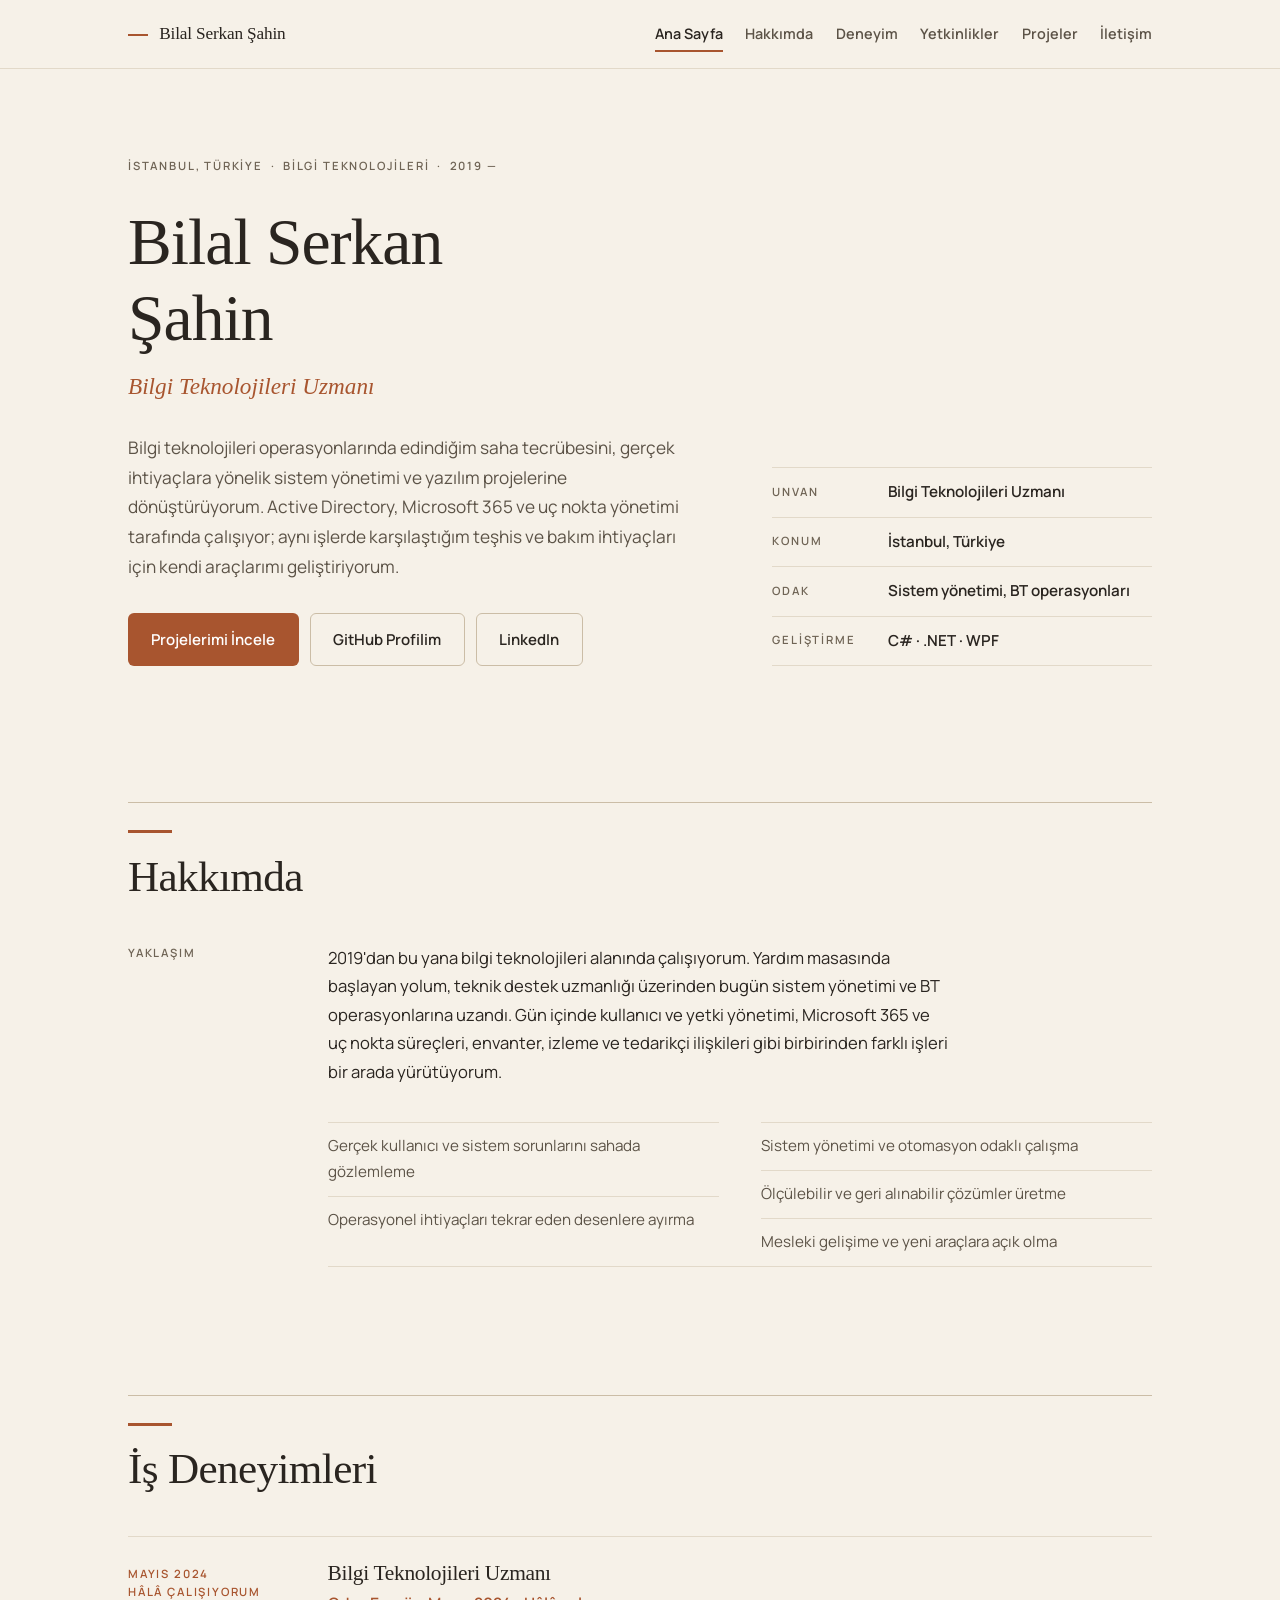
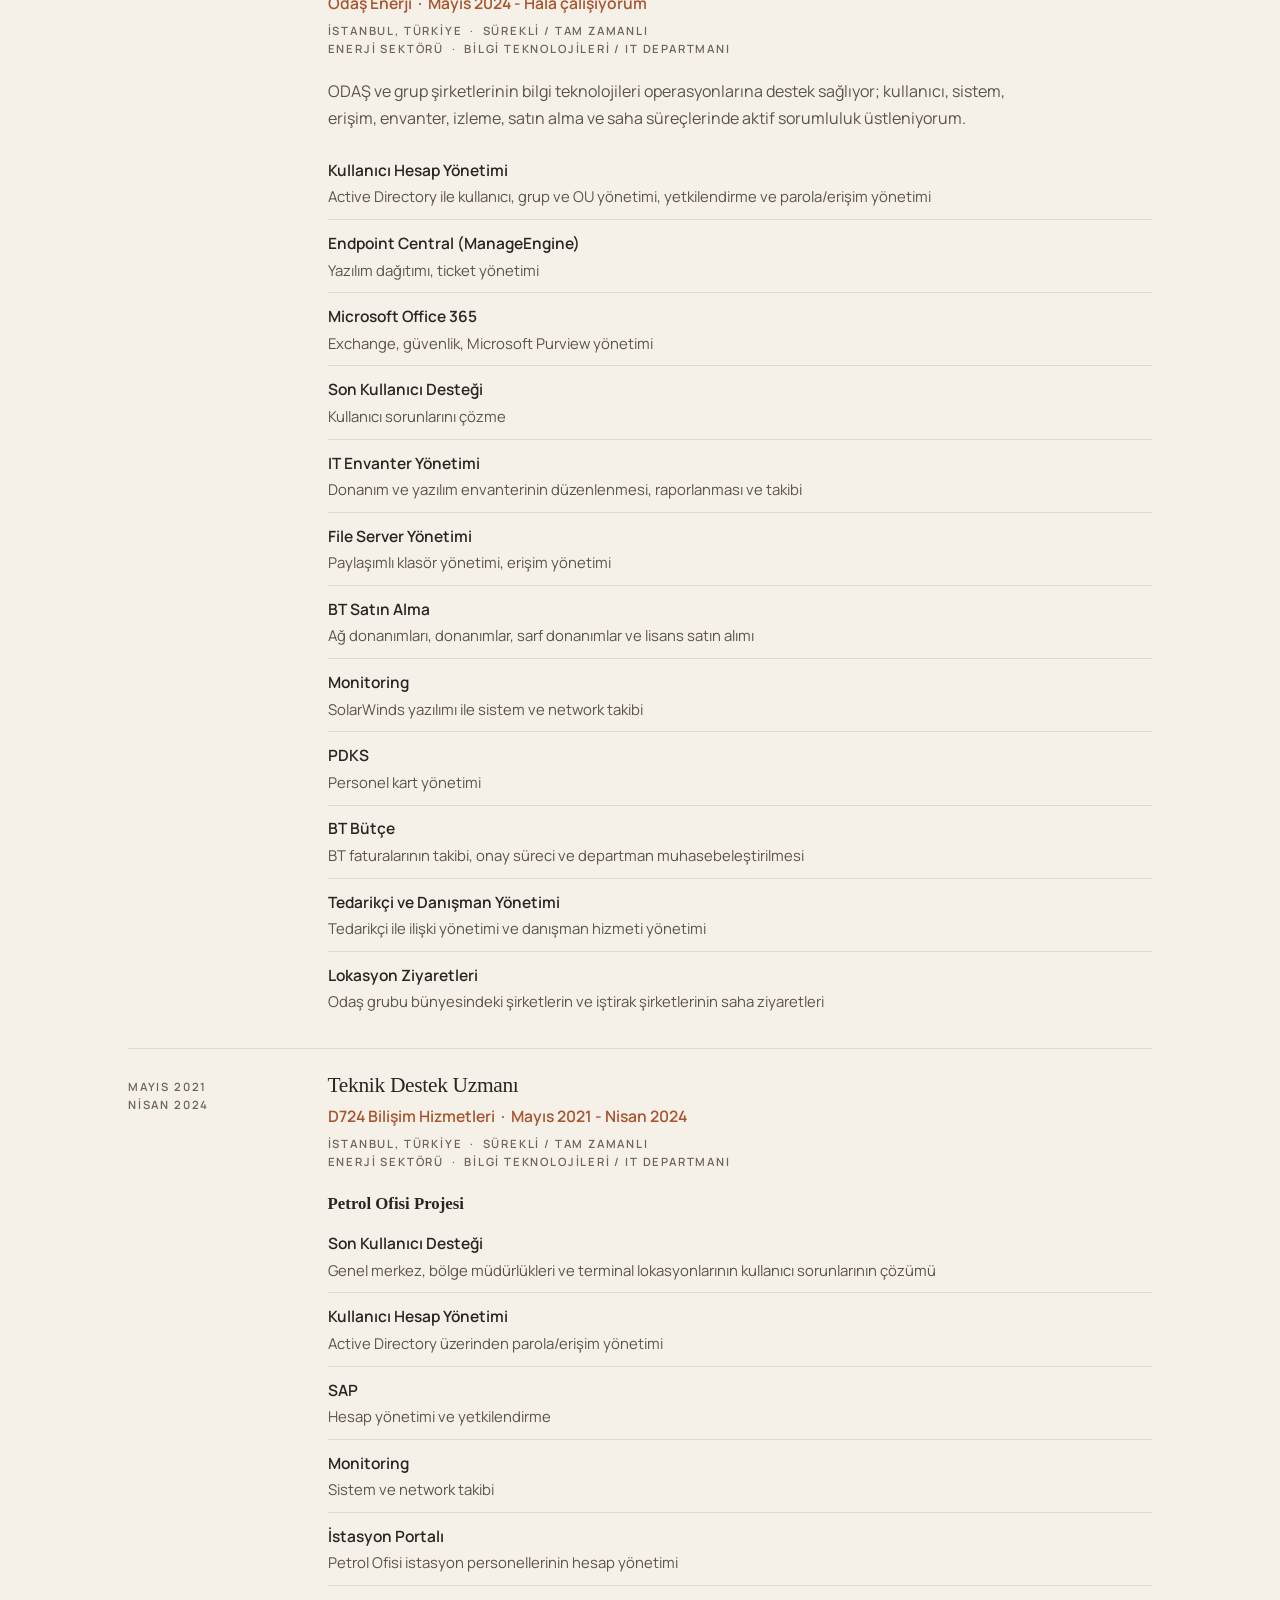
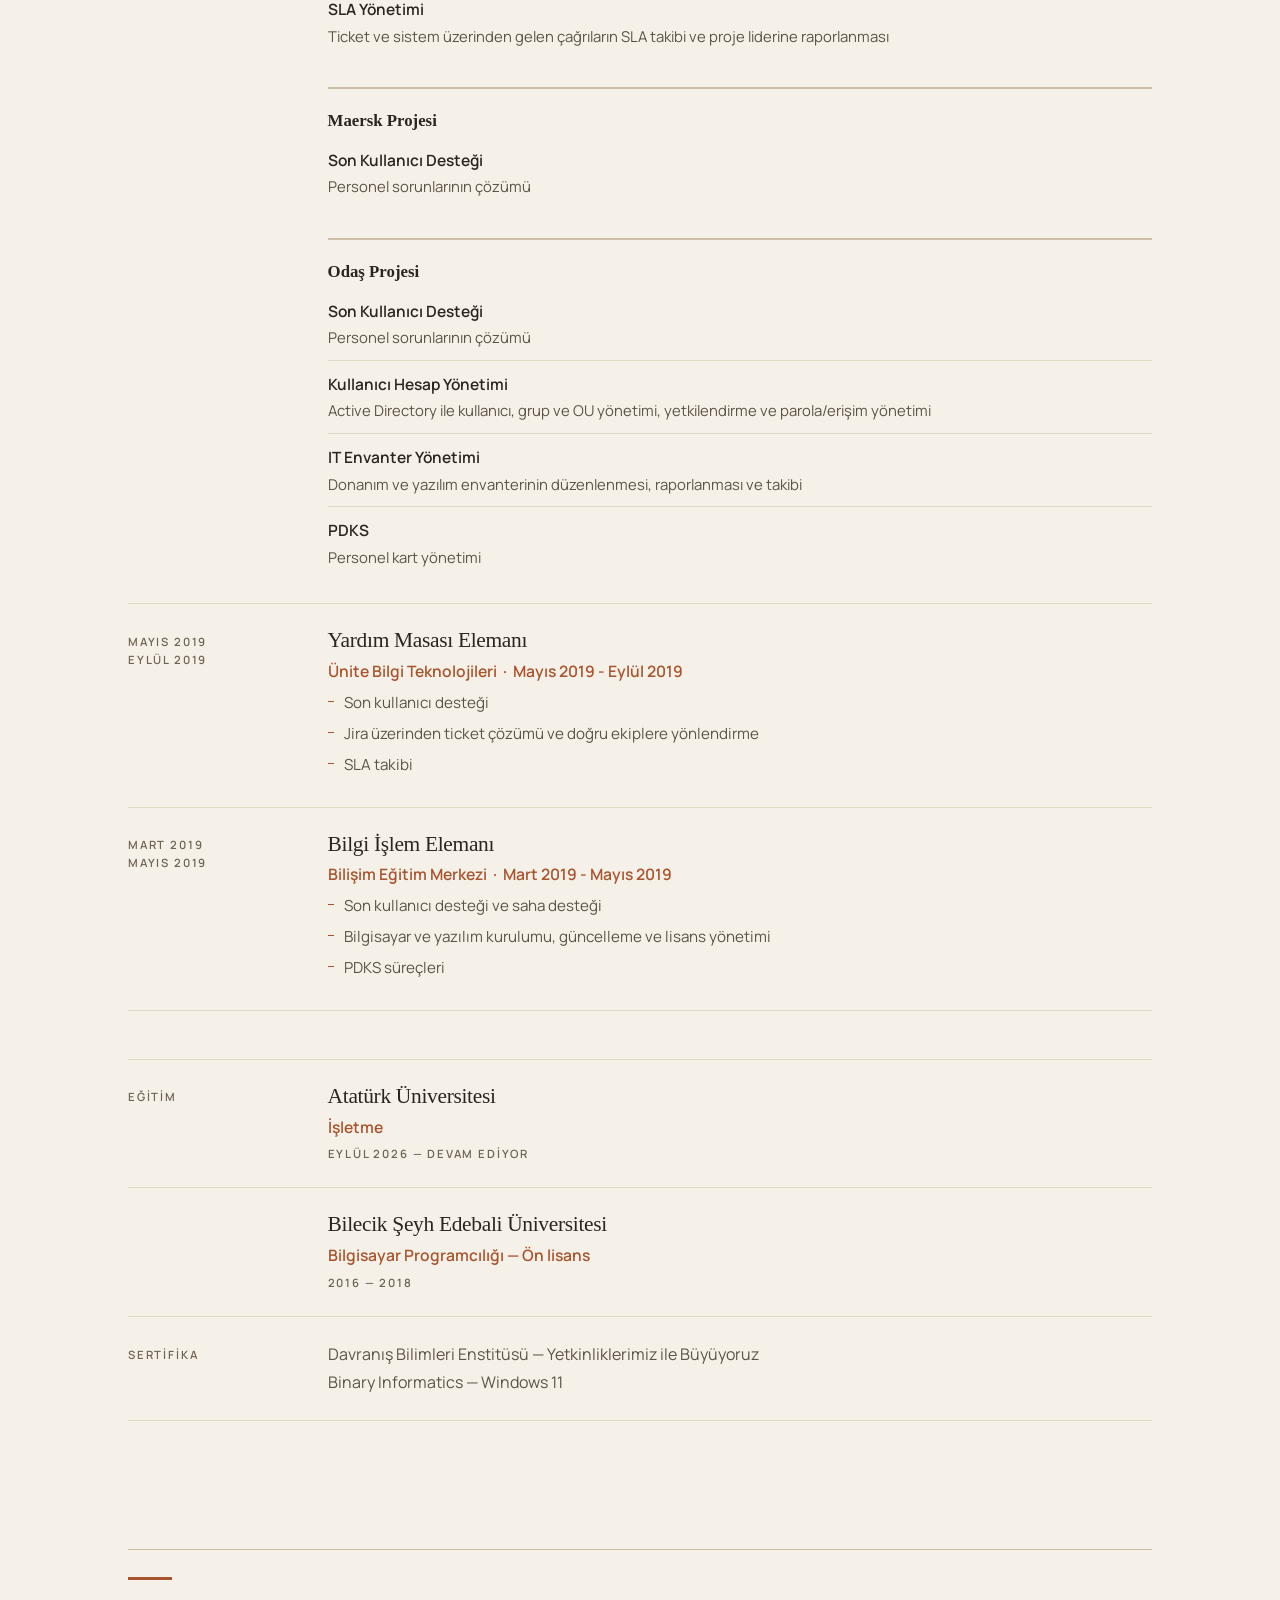
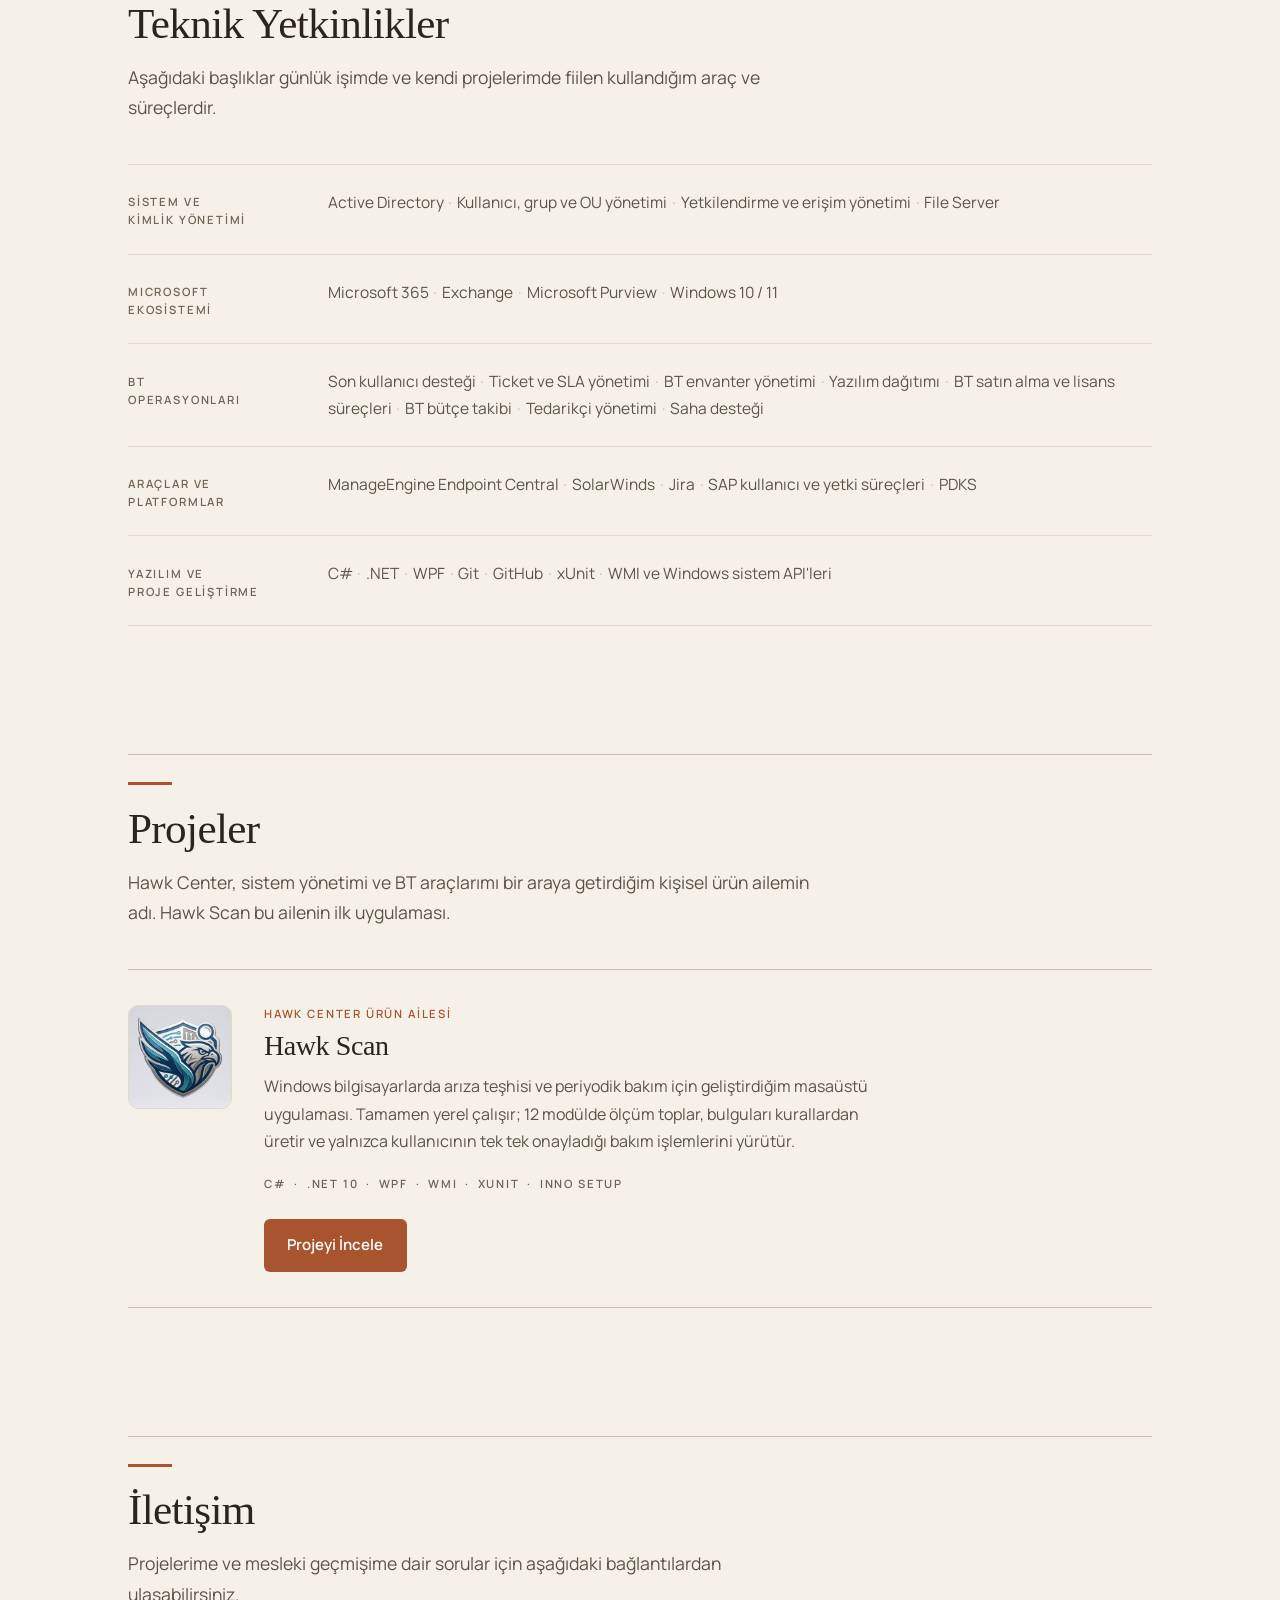
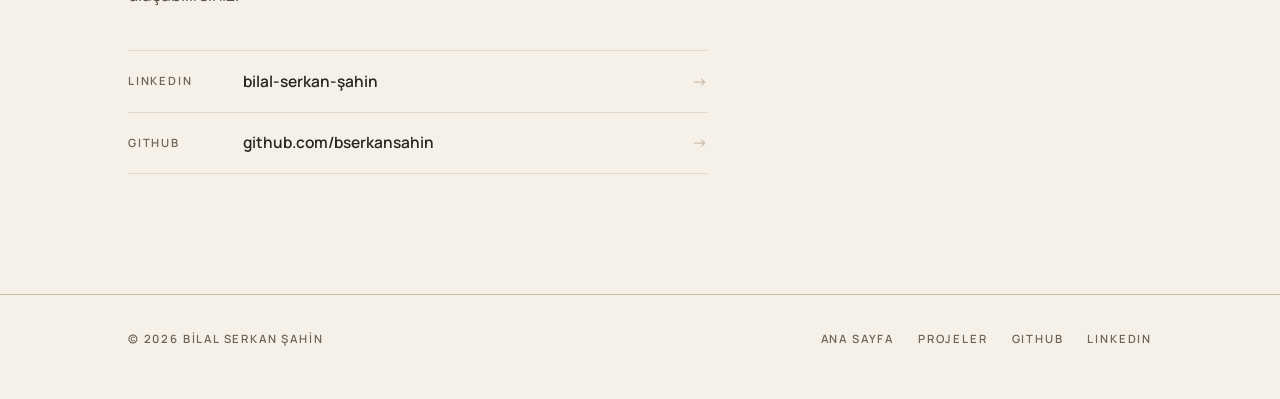
==== commit 3686c34d: "Yayın öncesi içerik ve bağlantı düzenlemeleri Co-Authored-By: Claude Opus 5 <noreply@anthropic.com>" ====
--- a/index.html
+++ b/index.html
@@ -171,16 +171,14 @@
             <h3 class="job__title">Bilgi Teknolojileri Uzmanı</h3>
             <p class="job__org">Odaş Enerji &nbsp;·&nbsp; Mayıs 2024 - Hâlâ çalışıyorum</p>
             <p class="label job__meta">
-              İSTANBUL (ASYA) &nbsp;·&nbsp; SÜREKLİ / TAM ZAMANLI<br>
+              İSTANBUL, TÜRKİYE &nbsp;·&nbsp; SÜREKLİ / TAM ZAMANLI<br>
               ENERJİ SEKTÖRÜ &nbsp;·&nbsp; BİLGİ TEKNOLOJİLERİ / IT DEPARTMANI
             </p>
 
             <p class="job__intro">
-              Odaş ve Odaş'a bağlı olan Çan2 Termik Santral, Kısrakdere
-              Madencilik, Batı Trakya Madencilik, Ahama Living Otel, Mezkka
-              Restoran, Anadolu Export, Suda Maden, YS Madencilik, ODAŞCA
-              Özbekistan şirketlerinin Bilgi Teknolojileri Departman süreçlerine
-              destek sağlamaktayım.
+              ODAŞ ve grup şirketlerinin bilgi teknolojileri operasyonlarına
+              destek sağlıyor; kullanıcı, sistem, erişim, envanter, izleme,
+              satın alma ve saha süreçlerinde aktif sorumluluk üstleniyorum.
             </p>
 
             <dl class="tasks">
@@ -243,7 +241,7 @@
             <h3 class="job__title">Teknik Destek Uzmanı</h3>
             <p class="job__org">D724 Bilişim Hizmetleri &nbsp;·&nbsp; Mayıs 2021 - Nisan 2024</p>
             <p class="label job__meta">
-              İSTANBUL (ASYA) &nbsp;·&nbsp; SÜREKLİ / TAM ZAMANLI<br>
+              İSTANBUL, TÜRKİYE &nbsp;·&nbsp; SÜREKLİ / TAM ZAMANLI<br>
               ENERJİ SEKTÖRÜ &nbsp;·&nbsp; BİLGİ TEKNOLOJİLERİ / IT DEPARTMANI
             </p>
 
@@ -478,13 +476,6 @@
       </header>
 
       <ul class="contact">
-        <li>
-          <a href="mailto:bserkansahin@gmail.com">
-            <span class="label">E-POSTA</span>
-            <span class="contact__value">bserkansahin@gmail.com</span>
-            <span class="contact__arrow" aria-hidden="true">&#8594;</span>
-          </a>
-        </li>
         <li>
           <a href="https://www.linkedin.com/in/bilal-serkan-%C5%9Fahin-7395b4167/" rel="noopener me" target="_blank">
             <span class="label">LINKEDIN</span>
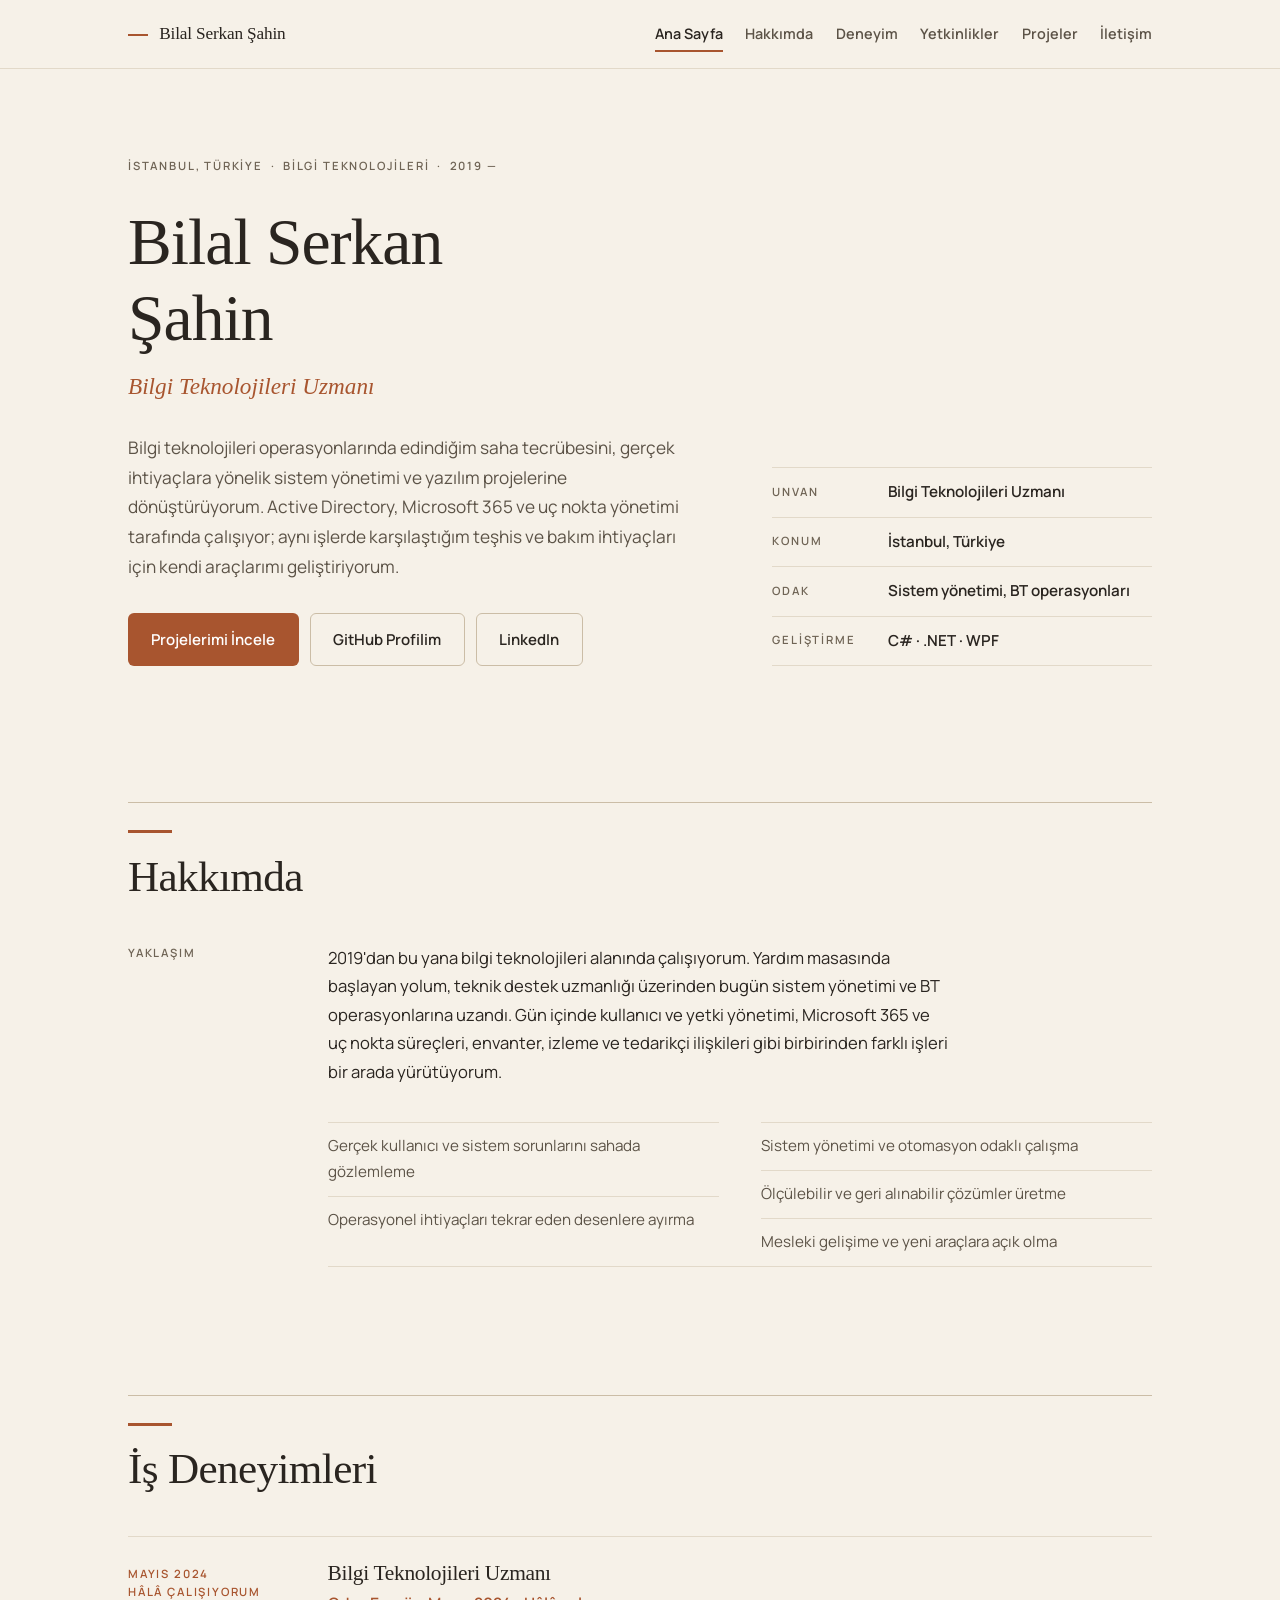
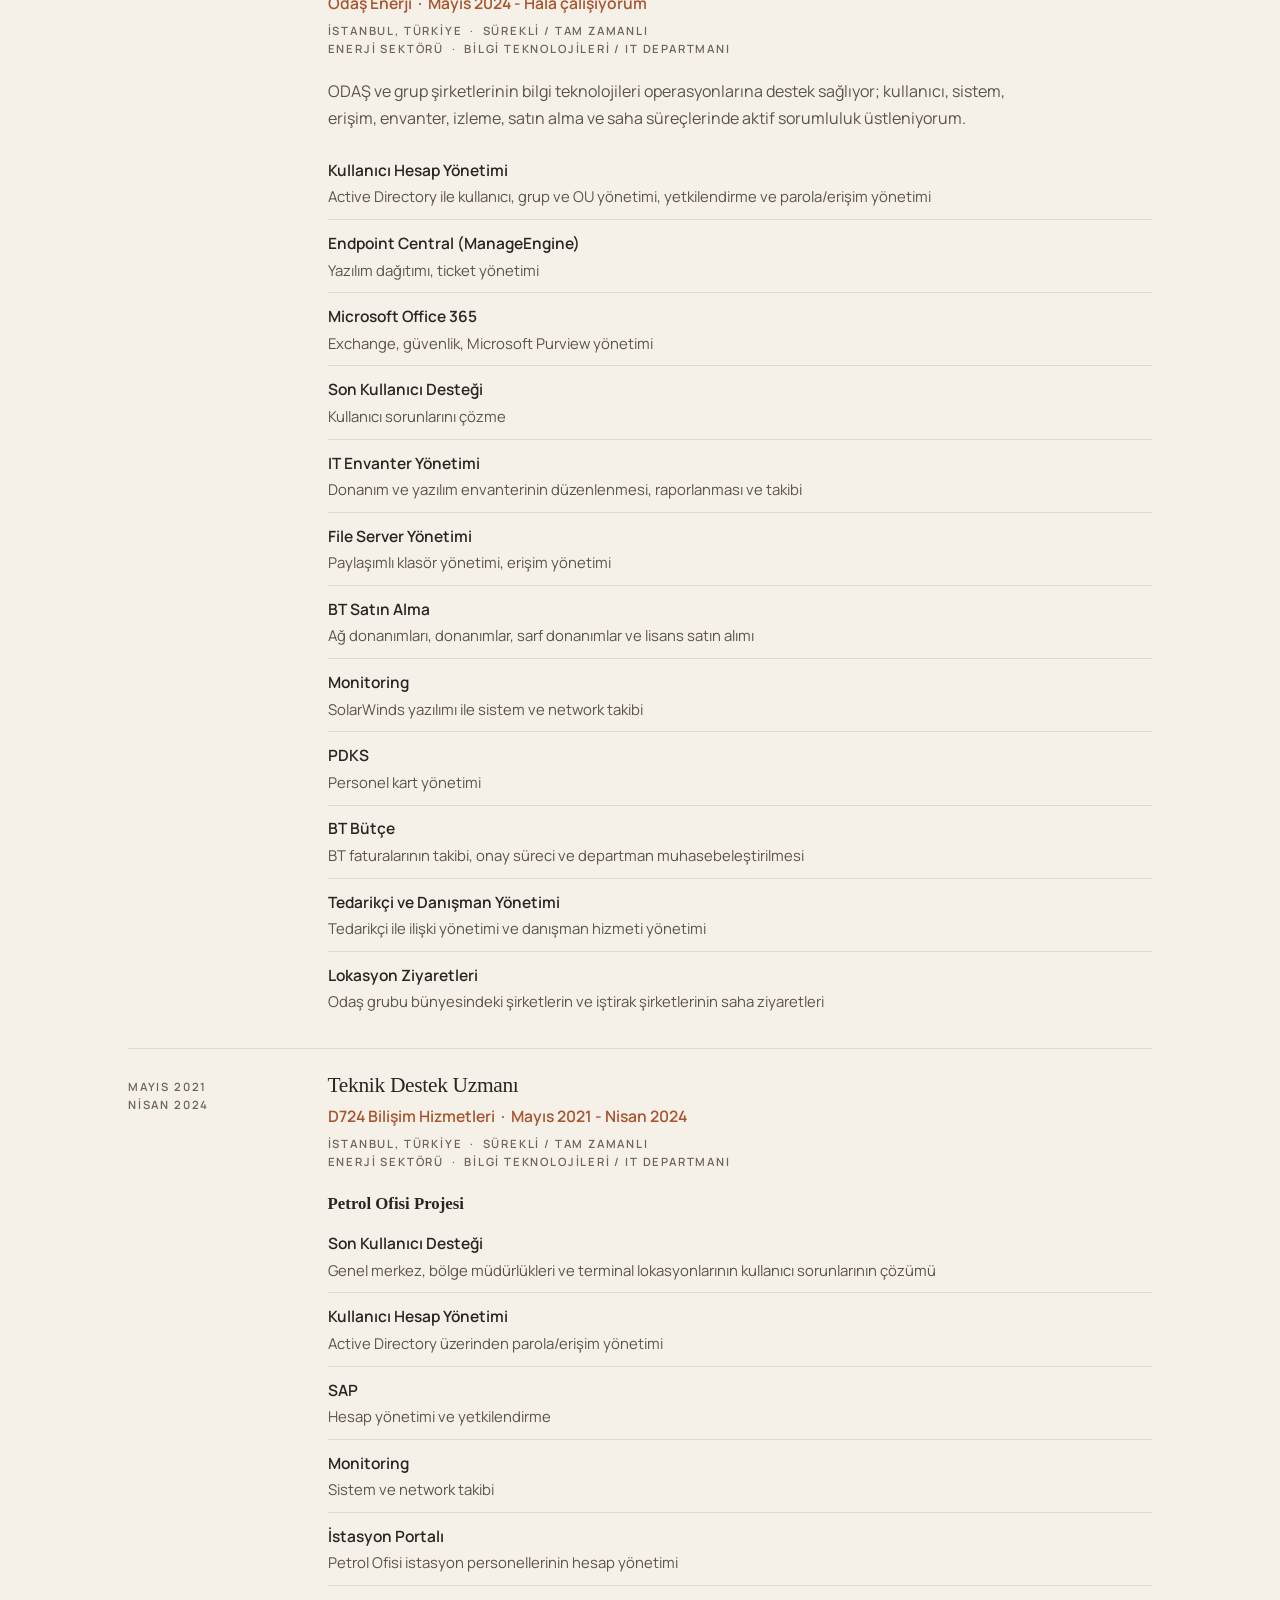
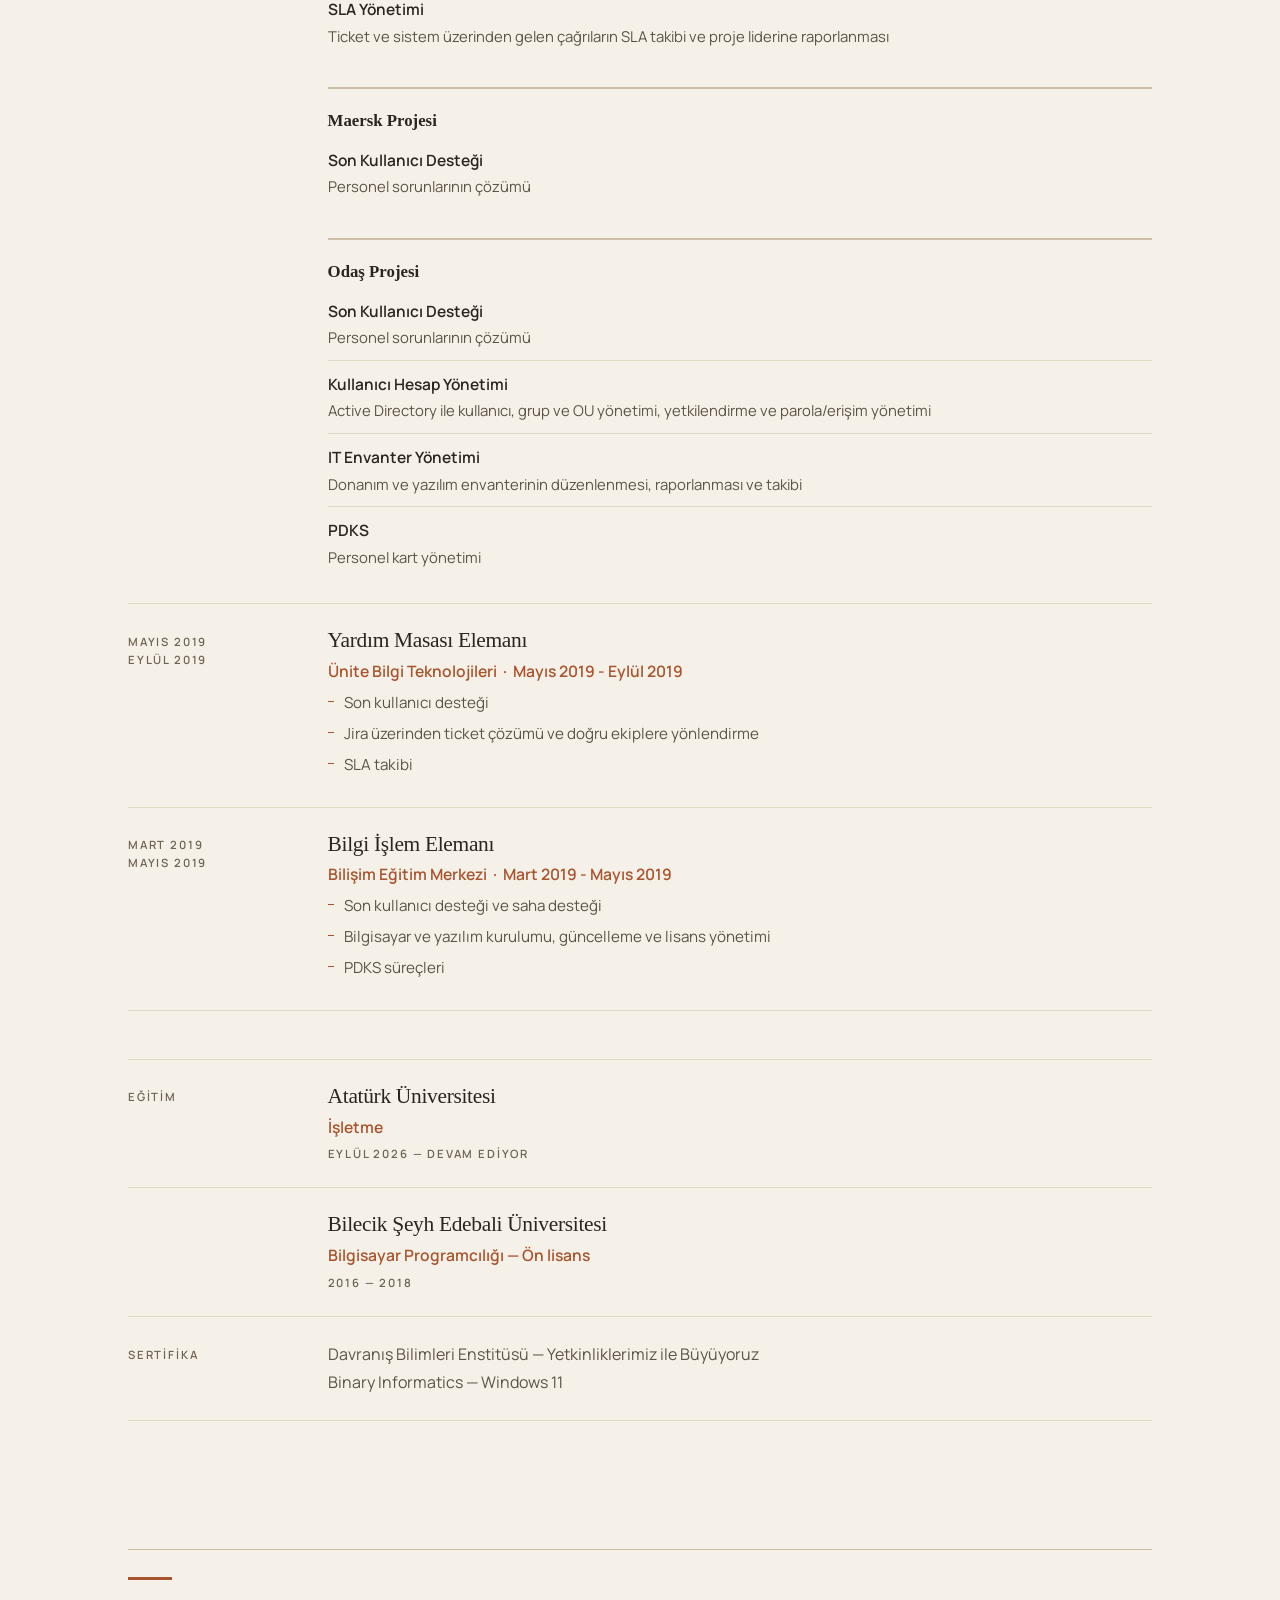
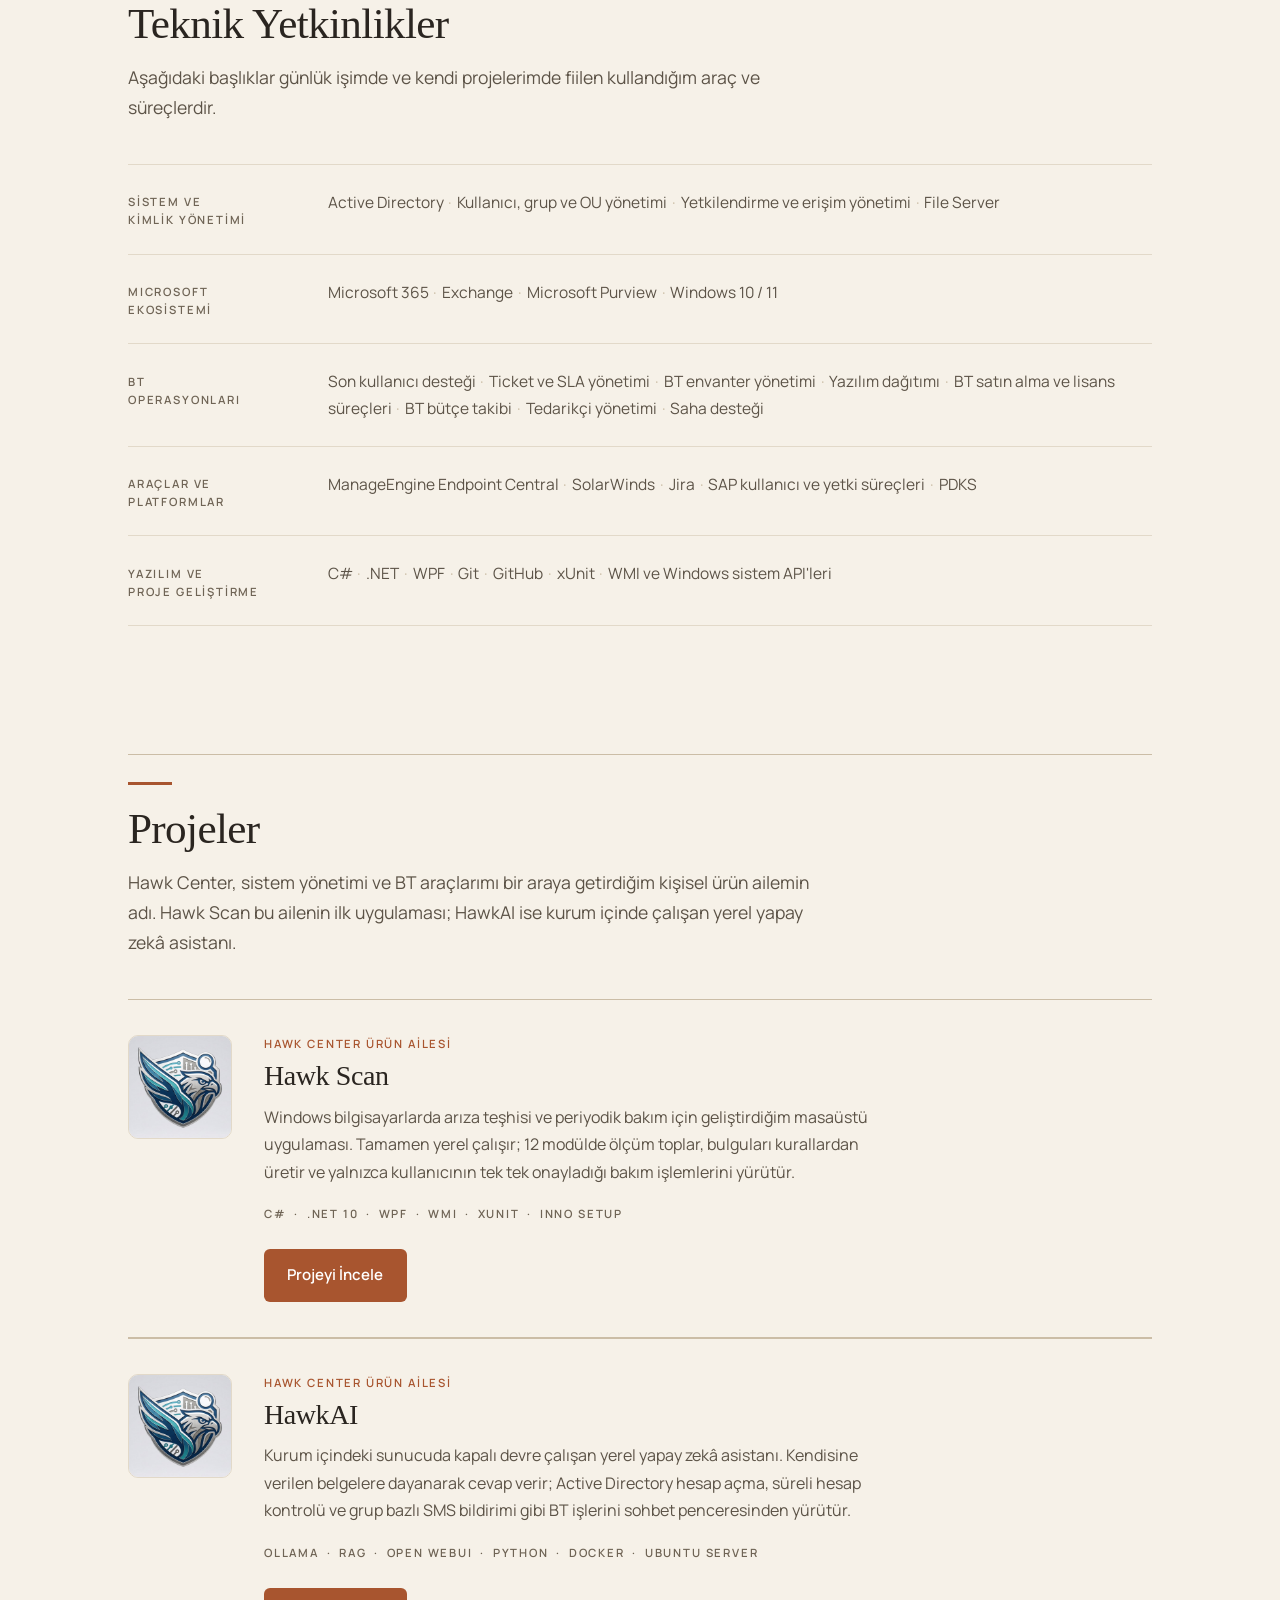
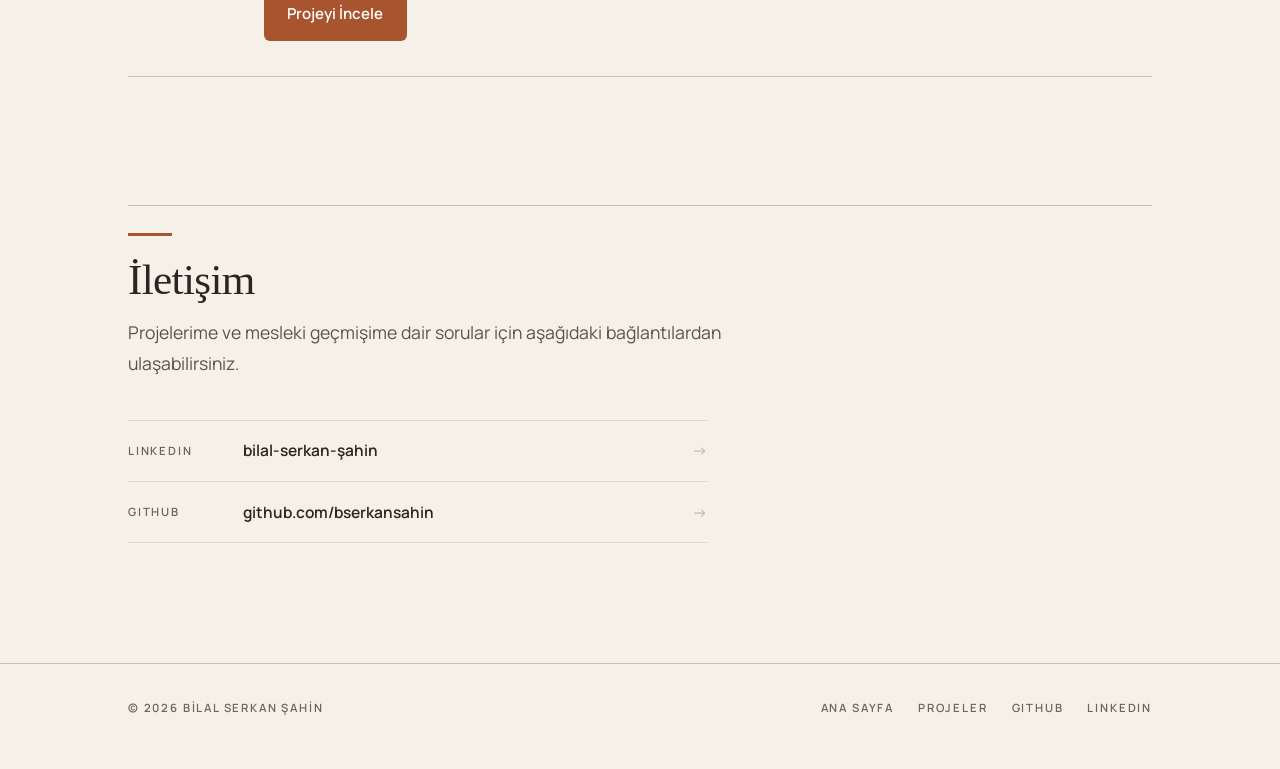
==== commit ef9c6768: "HawkAI proje sayfasını ekle Kurum içi yerel yapay zekâ asistanı HawkAI için vaka sayfası, proje list" ====
--- a/index.html
+++ b/index.html
@@ -40,9 +40,9 @@
 
 <!-- =====================================================================
      ÜST ŞERİT
-     Bu blok index.html, projects/index.html, projects/hawk-scan/index.html
-     ve 404.html içinde birebir aynıdır. Menüye madde eklenirken dördü de
-     güncellenir (bkz. README.md).
+     Bu blok index.html, projects/index.html, projects/hawk-scan/index.html,
+     projects/hawkai/index.html ve 404.html içinde birebir aynıdır. Menüye
+     madde eklenirken beşi de güncellenir (bkz. README.md).
      ===================================================================== -->
 <header class="site-header">
   <div class="wrap site-header__inner">
@@ -433,7 +433,8 @@
         <h2>Projeler</h2>
         <p class="lead">
           Hawk Center, sistem yönetimi ve BT araçlarımı bir araya getirdiğim
-          kişisel ürün ailemin adı. Hawk Scan bu ailenin ilk uygulaması.
+          kişisel ürün ailemin adı. Hawk Scan bu ailenin ilk uygulaması;
+          HawkAI ise kurum içinde çalışan yerel yapay zekâ asistanı.
         </p>
       </header>
 
@@ -456,6 +457,28 @@
             C# &nbsp;·&nbsp; .NET 10 &nbsp;·&nbsp; WPF &nbsp;·&nbsp; WMI &nbsp;·&nbsp; XUNIT &nbsp;·&nbsp; INNO SETUP
           </p>
           <a class="btn btn--primary" href="/projects/hawk-scan/">Projeyi İncele</a>
+        </div>
+      </article>
+
+      <article class="project">
+        <div class="project__logo">
+          <img src="/assets/images/hawk-scan-logo.jpg" width="104" height="104"
+               alt="Hawk Center amblemi: kalkan biçimli, şahin başı ve devre hatları taşıyan logo"
+               loading="lazy" decoding="async">
+        </div>
+        <div>
+          <p class="label label--accent">HAWK CENTER ÜRÜN AİLESİ</p>
+          <h3>HawkAI</h3>
+          <p class="project__desc">
+            Kurum içindeki sunucuda kapalı devre çalışan yerel yapay zekâ
+            asistanı. Kendisine verilen belgelere dayanarak cevap verir;
+            Active Directory hesap açma, süreli hesap kontrolü ve grup bazlı
+            SMS bildirimi gibi BT işlerini sohbet penceresinden yürütür.
+          </p>
+          <p class="label project__stack">
+            OLLAMA &nbsp;·&nbsp; RAG &nbsp;·&nbsp; OPEN WEBUI &nbsp;·&nbsp; PYTHON &nbsp;·&nbsp; DOCKER &nbsp;·&nbsp; UBUNTU SERVER
+          </p>
+          <a class="btn btn--primary" href="/projects/hawkai/">Projeyi İncele</a>
         </div>
       </article>
     </div>
@@ -497,7 +520,7 @@
 </main>
 
 <!-- =====================================================================
-     ALT BİLGİ — dört sayfada birebir aynıdır.
+     ALT BİLGİ — beş sayfada birebir aynıdır.
      ===================================================================== -->
 <footer class="site-footer">
   <div class="wrap site-footer__inner">
--- a/assets/css/main.css
+++ b/assets/css/main.css
@@ -1190,6 +1190,29 @@
   border: 1.5px solid var(--olive);
 }
 
+/* Ekran görüntüleri */
+.shots {
+  display: grid;
+  gap: 2.4rem;
+}
+
+.shot {
+  margin: 0;
+}
+
+.shot img {
+  display: block;
+  width: 100%;
+  height: auto;
+  border: 1px solid var(--line-2);
+  border-radius: 8px;
+  background: var(--bg-2);
+}
+
+.shot figcaption {
+  margin-top: 0.75rem;
+}
+
 /* Not */
 .note {
   border-left: 3px solid var(--accent);
